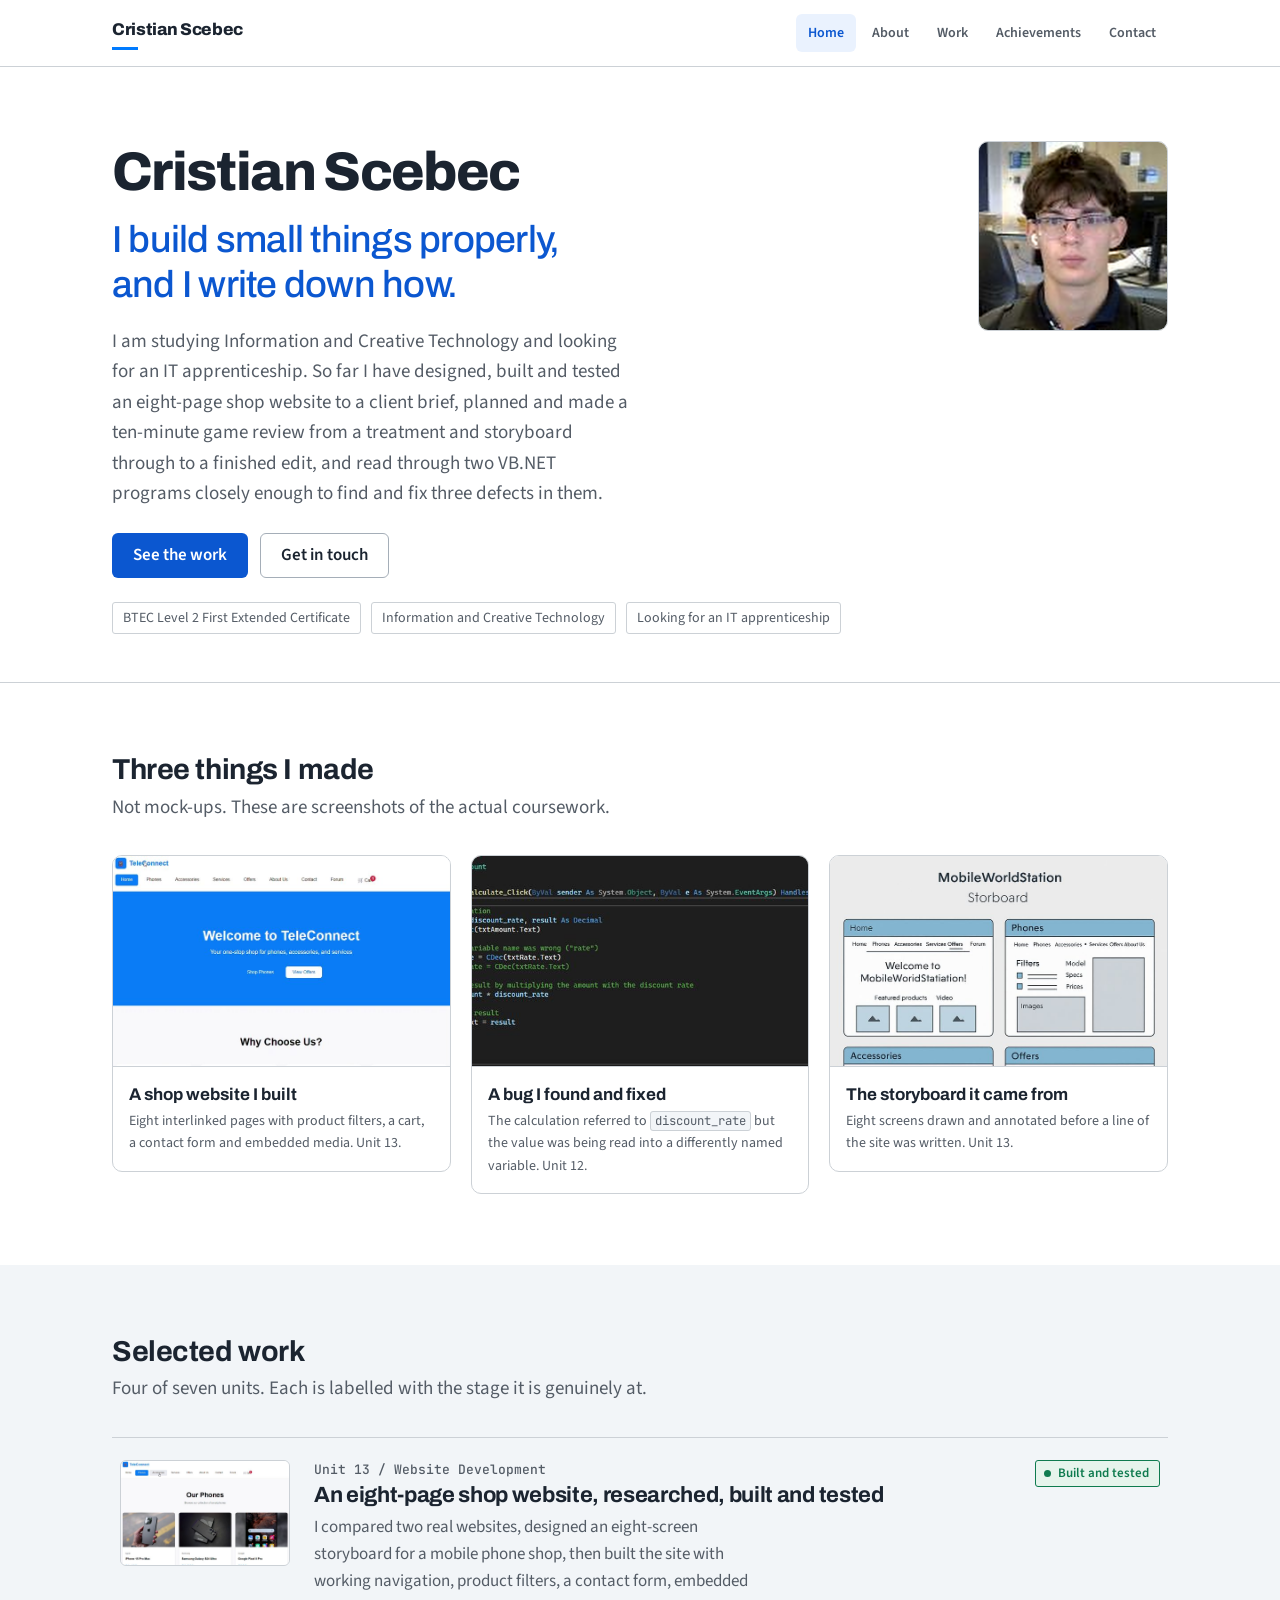
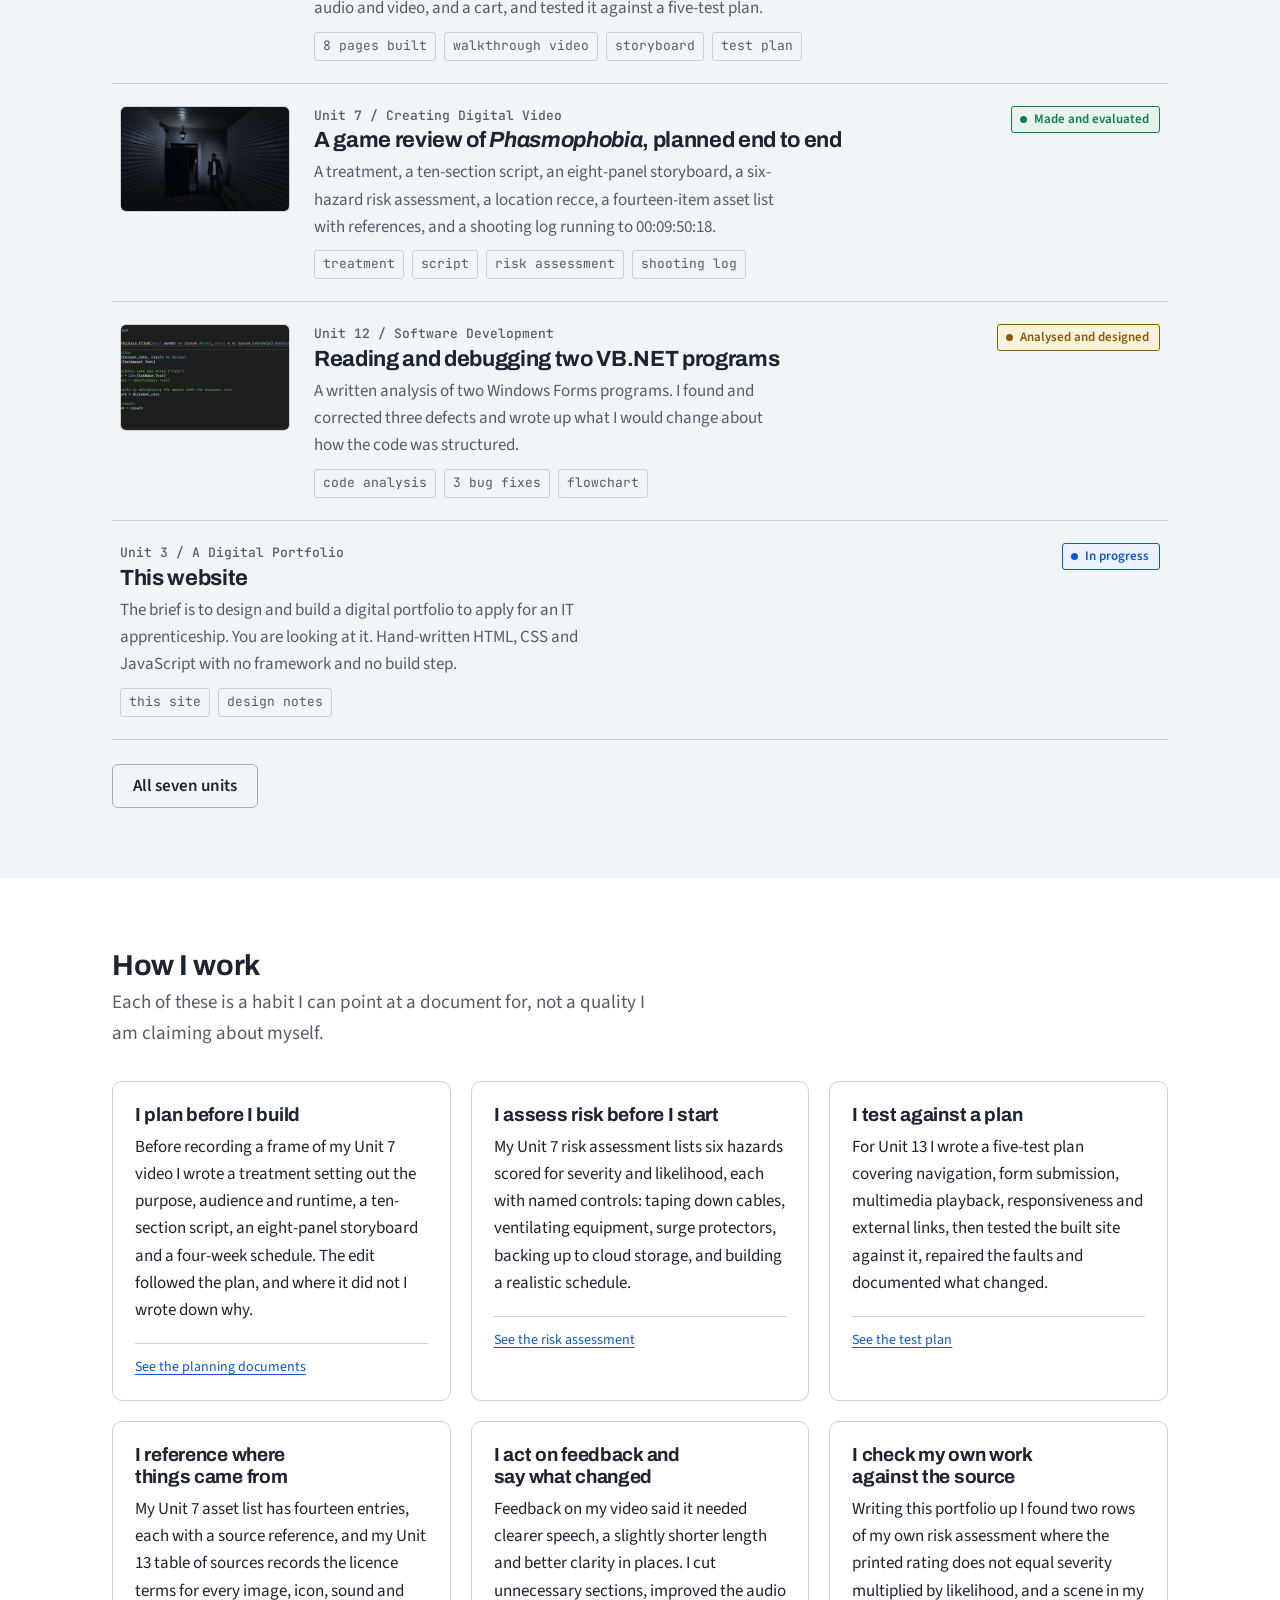
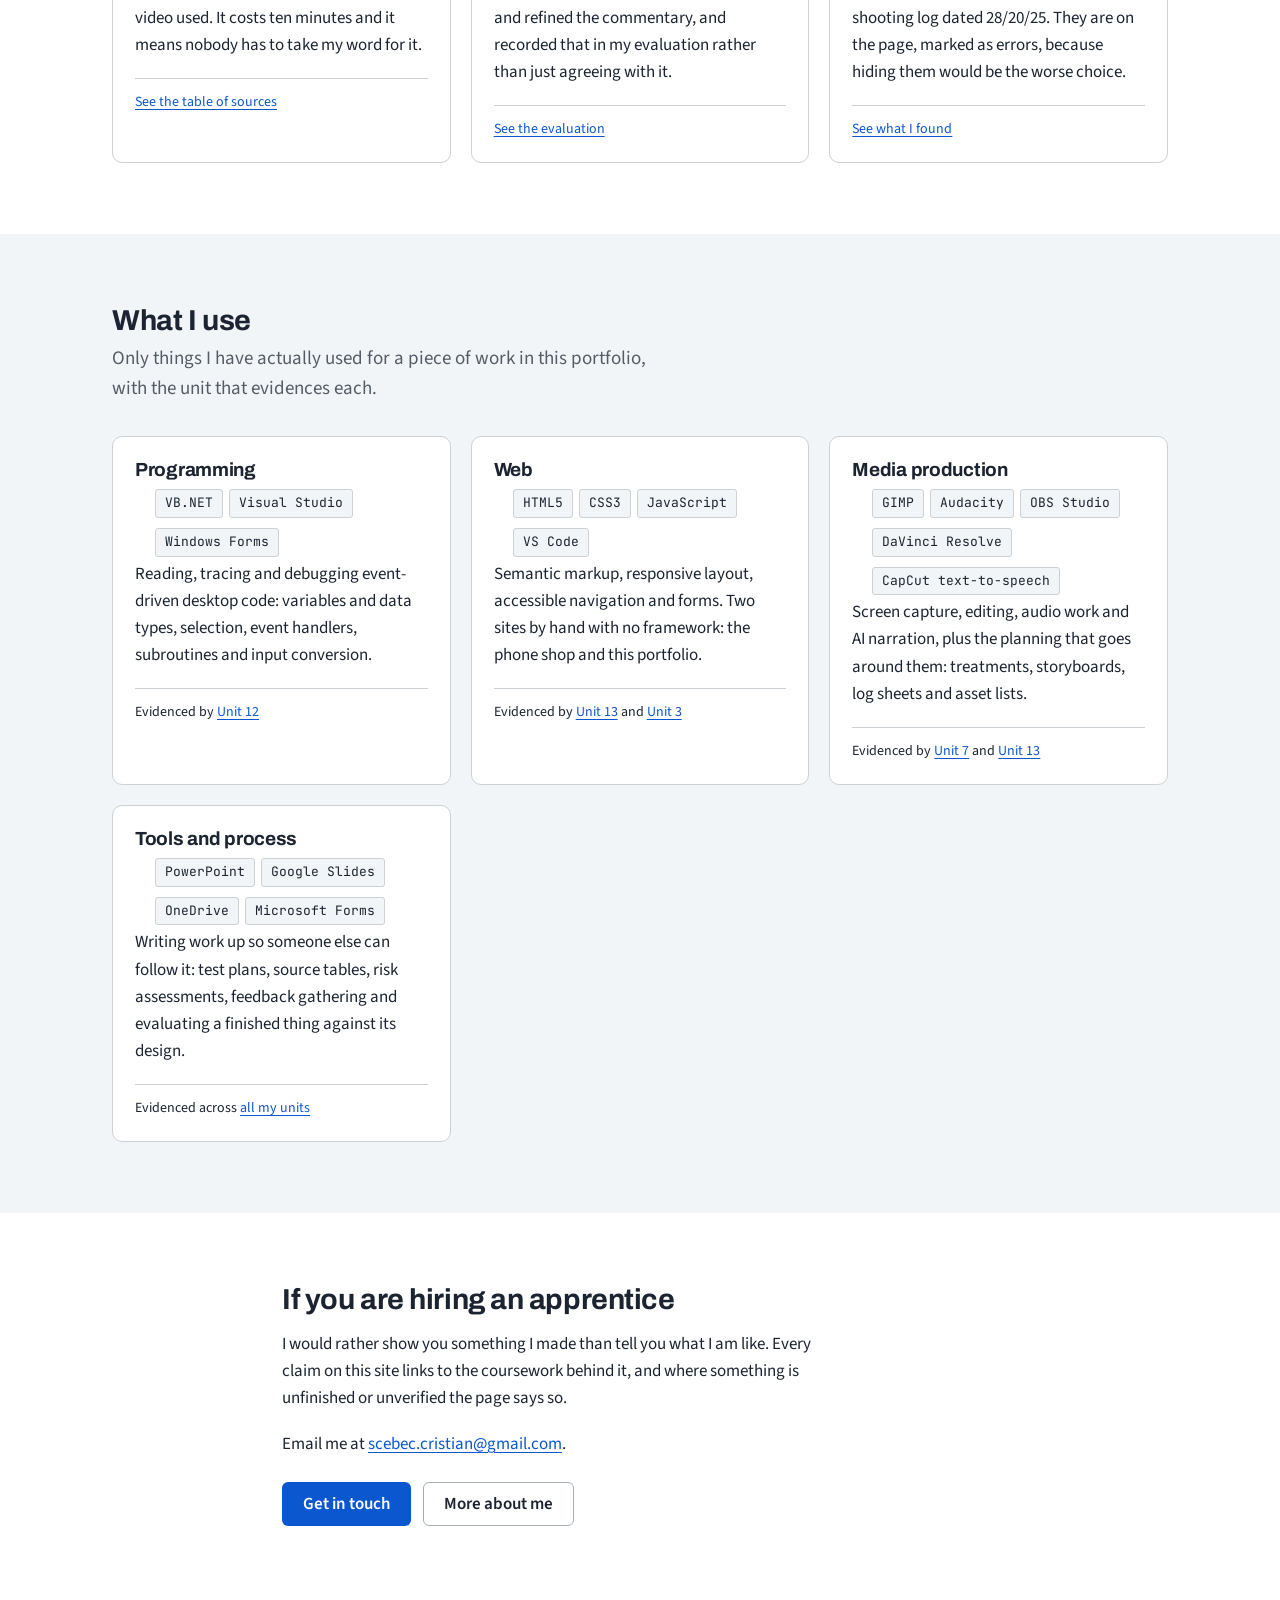
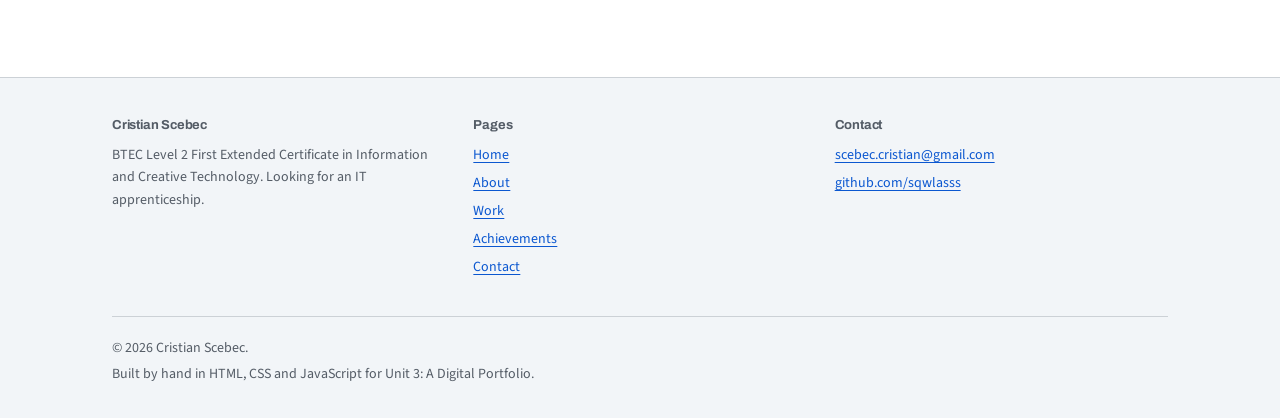
==== index.html @ 00ca6e5d "Digital portfolio: 7-unit BTEC ICT coursework portfolio (Unit 3)" ====
<!DOCTYPE html>
<html lang="en">
<head>
<meta charset="UTF-8">
<meta name="viewport" content="width=device-width, initial-scale=1.0">
<title>Cristian Scebec | Digital Portfolio</title>
<meta name="description" content="I build and document small web and software projects. BTEC Information and Creative Technology student looking for an IT apprenticeship.">
<meta name="author" content="Cristian Scebec">

<meta property="og:type" content="website">
<meta property="og:title" content="Cristian Scebec | Digital Portfolio">
<meta property="og:description" content="I build and document small web and software projects. BTEC Information and Creative Technology student looking for an IT apprenticeship.">
<meta property="og:image" content="assets/images/u13-site-home.jpg">
<meta name="twitter:card" content="summary_large_image">

<link rel="icon" href="assets/images/favicon-32.png" sizes="32x32">
<link rel="apple-touch-icon" href="assets/images/favicon-180.png">

<link rel="preconnect" href="https://fonts.googleapis.com">
<link rel="preconnect" href="https://fonts.gstatic.com" crossorigin>
<link href="https://fonts.googleapis.com/css2?family=Archivo:wght@500;600;700;800&family=Source+Sans+3:wght@400;600&family=JetBrains+Mono:wght@400;500&display=swap" rel="stylesheet">

<link rel="stylesheet" href="assets/css/style.css">
</head>
<body>
<a class="skip-link" href="#main">Skip to main content</a>

<nav class="site-nav" aria-label="Main">
  <div class="shell site-nav__inner">
    <a class="brand" href="index.html">Cristian Scebec</a>

    <button class="nav-toggle" type="button" aria-expanded="false" aria-controls="primary-navigation">
      <span class="nav-toggle__bars" aria-hidden="true"></span>
      <span class="nav-toggle__label">Menu</span>
    </button>

    <ul class="nav-list" id="primary-navigation">
      <li><a href="index.html" aria-current="page">Home</a></li>
      <li><a href="about.html">About</a></li>
      <li><a href="projects.html">Work</a></li>
      <li><a href="achievements.html">Achievements</a></li>
      <li><a href="contact.html">Contact</a></li>
    </ul>
  </div>
</nav>

<main id="main">

<header class="hero">
  <div class="shell hero__inner">
    <div>
      <h1 class="hero__name">Cristian Scebec</h1>
      <p class="hero__lede">I build small things properly, and I write down how.</p>

      <div class="prose">
        <p class="hero__intro">I am studying Information and Creative Technology and looking
        for an IT apprenticeship. So far I have designed, built and tested an eight-page shop
        website to a client brief, planned and made a ten-minute game review from a treatment
        and storyboard through to a finished edit, and read through two VB.NET programs
        closely enough to find and fix three defects in them.</p>
      </div>

      <div class="btn-row">
        <a class="btn btn--primary" href="projects.html">See the work</a>
        <a class="btn btn--ghost" href="contact.html">Get in touch</a>
      </div>

      <ul class="hero__meta">
        <li>BTEC Level 2 First Extended Certificate</li>
        <li>Information and Creative Technology</li>
        <li>Looking for an IT apprenticeship</li>
      </ul>
    </div>

    <img class="hero__portrait" src="assets/photos/pfp-380.png"
         alt="Cristian Scebec" width="380" height="380">
  </div>
</header>

<section class="section">
  <div class="shell">
    <div class="section__head">
      <h2 class="section__title">Three things I made</h2>
      <p class="section__note">Not mock-ups. These are screenshots of the actual coursework.</p>
    </div>

    <ul class="proof-strip">
      <li>
        <figure class="proof">
          <img src="assets/images/u13-site-home-card.jpg"
               alt="The home page of the phone shop website I built, with a blue banner reading Welcome to TeleConnect and a row of four benefit cards below it"
               width="760" height="471" loading="lazy">
          <figcaption>
            <b>A shop website I built</b>
            Eight interlinked pages with product filters, a cart, a contact form and embedded
            media. Unit 13.
          </figcaption>
        </figure>
      </li>
      <li>
        <figure class="proof">
          <img src="assets/images/u12-frmdiscount-fix-card.jpg"
               alt="VB.NET code in Visual Studio showing my comment marking the original wrong variable name and the corrected line beneath it"
               width="760" height="300" loading="lazy">
          <figcaption>
            <b>A bug I found and fixed</b>
            The calculation referred to <code>discount_rate</code> but the value was being
            read into a differently named variable. Unit 12.
          </figcaption>
        </figure>
      </li>
      <li>
        <figure class="proof">
          <img src="assets/images/u13-storyboard-blue-card.jpg"
               alt="The top of my eight-screen storyboard, showing the Home and Phones screens drawn as labelled wireframes"
               width="760" height="471" loading="lazy">
          <figcaption>
            <b>The storyboard it came from</b>
            Eight screens drawn and annotated before a line of the site was written. Unit 13.
          </figcaption>
        </figure>
      </li>
    </ul>
  </div>
</section>

<section class="section section--sunken">
  <div class="shell">
    <div class="section__head">
      <h2 class="section__title">Selected work</h2>
      <p class="section__note">Four of seven units. Each is labelled with the stage it is
      genuinely at.</p>
    </div>

    <ul class="ledger">

      <li class="ledger__item">
        <a class="ledger__link" href="projects/unit-13.html">
          <img class="ledger__thumb" src="assets/images/u13-site-phones-card.jpg"
               alt="The product listing page of the site I built, showing phone cards with specification tables and prices"
               width="760" height="471" loading="lazy">
          <div>
            <span class="ledger__unit">Unit 13 / Website Development</span>
            <h3 class="ledger__title">An eight-page shop website, researched, built and tested</h3>
            <p class="ledger__desc">I compared two real websites, designed an eight-screen
            storyboard for a mobile phone shop, then built the site with working navigation,
            product filters, a contact form, embedded audio and video, and a cart, and tested
            it against a five-test plan.</p>
            <ul class="ledger__artefacts">
              <li>8 pages built</li>
              <li>walkthrough video</li>
              <li>storyboard</li>
              <li>test plan</li>
            </ul>
          </div>
          <p class="status status--built ledger__status">Built and tested</p>
        </a>
      </li>

      <li class="ledger__item">
        <a class="ledger__link" href="projects/unit-7.html">
          <img class="ledger__thumb" src="assets/images/u7-storyboard-house-card.jpg"
               alt="A still from Phasmophobia showing a dark house at night, used as a panel in my storyboard"
               width="760" height="428" loading="lazy">
          <div>
            <span class="ledger__unit">Unit 7 / Creating Digital Video</span>
            <h3 class="ledger__title">A game review of <em>Phasmophobia</em>, planned end to end</h3>
            <p class="ledger__desc">A treatment, a ten-section script, an eight-panel
            storyboard, a six-hazard risk assessment, a location recce, a fourteen-item asset
            list with references, and a shooting log running to 00:09:50:18.</p>
            <ul class="ledger__artefacts">
              <li>treatment</li>
              <li>script</li>
              <li>risk assessment</li>
              <li>shooting log</li>
            </ul>
          </div>
          <p class="status status--built ledger__status">Made and evaluated</p>
        </a>
      </li>

      <li class="ledger__item">
        <a class="ledger__link" href="projects/unit-12.html">
          <img class="ledger__thumb" src="assets/images/u12-frmdiscount-fix-card.jpg"
               alt="VB.NET source code in Visual Studio with my own comments marking a variable name I corrected"
               width="760" height="300" loading="lazy">
          <div>
            <span class="ledger__unit">Unit 12 / Software Development</span>
            <h3 class="ledger__title">Reading and debugging two VB.NET programs</h3>
            <p class="ledger__desc">A written analysis of two Windows Forms programs. I found
            and corrected three defects and wrote up what I would change about how the code
            was structured.</p>
            <ul class="ledger__artefacts">
              <li>code analysis</li>
              <li>3 bug fixes</li>
              <li>flowchart</li>
            </ul>
          </div>
          <p class="status status--designed ledger__status">Analysed and designed</p>
        </a>
      </li>

      <li class="ledger__item">
        <a class="ledger__link ledger__link--plain" href="projects/unit-3.html">
          <div>
            <span class="ledger__unit">Unit 3 / A Digital Portfolio</span>
            <h3 class="ledger__title">This website</h3>
            <p class="ledger__desc">The brief is to design and build a digital portfolio to
            apply for an IT apprenticeship. You are looking at it. Hand-written HTML, CSS and
            JavaScript with no framework and no build step.</p>
            <ul class="ledger__artefacts">
              <li>this site</li>
              <li>design notes</li>
            </ul>
          </div>
          <p class="status status--progress ledger__status">In progress</p>
        </a>
      </li>

    </ul>

    <div class="btn-row">
      <a class="btn btn--ghost" href="projects.html">All seven units</a>
    </div>
  </div>
</section>

<section class="section">
  <div class="shell">
    <div class="section__head">
      <h2 class="section__title">How I work</h2>
      <p class="section__note">Each of these is a habit I can point at a document for, not a
      quality I am claiming about myself.</p>
    </div>

    <ul class="card-grid card-grid--wide">

      <li class="card">
        <h3 class="card__title">I plan before I build</h3>
        <p>Before recording a frame of my Unit 7 video I wrote a treatment setting out the
        purpose, audience and runtime, a ten-section script, an eight-panel storyboard and a
        four-week schedule. The edit followed the plan, and where it did not I wrote down
        why.</p>
        <p class="skill-group__proof"><a href="projects/unit-7.html">See the planning
        documents</a></p>
      </li>

      <li class="card">
        <h3 class="card__title">I assess risk before I start</h3>
        <p>My Unit 7 risk assessment lists six hazards scored for severity and likelihood,
        each with named controls: taping down cables, ventilating equipment, surge
        protectors, backing up to cloud storage, and building a realistic schedule.</p>
        <p class="skill-group__proof"><a href="projects/unit-7.html">See the risk
        assessment</a></p>
      </li>

      <li class="card">
        <h3 class="card__title">I test against a plan</h3>
        <p>For Unit 13 I wrote a five-test plan covering navigation, form submission,
        multimedia playback, responsiveness and external links, then tested the built site
        against it, repaired the faults and documented what changed.</p>
        <p class="skill-group__proof"><a href="projects/unit-13.html">See the test plan</a></p>
      </li>

      <li class="card">
        <h3 class="card__title">I reference where things came from</h3>
        <p>My Unit 7 asset list has fourteen entries, each with a source reference, and my
        Unit 13 table of sources records the licence terms for every image, icon, sound and
        video used. It costs ten minutes and it means nobody has to take my word for it.</p>
        <p class="skill-group__proof"><a href="projects/unit-13.html">See the table of
        sources</a></p>
      </li>

      <li class="card">
        <h3 class="card__title">I act on feedback and say what changed</h3>
        <p>Feedback on my video said it needed clearer speech, a slightly shorter length and
        better clarity in places. I cut unnecessary sections, improved the audio and refined
        the commentary, and recorded that in my evaluation rather than just agreeing with
        it.</p>
        <p class="skill-group__proof"><a href="projects/unit-7.html">See the evaluation</a></p>
      </li>

      <li class="card">
        <h3 class="card__title">I check my own work against the source</h3>
        <p>Writing this portfolio up I found two rows of my own risk assessment where the
        printed rating does not equal severity multiplied by likelihood, and a scene in my
        shooting log dated 28/20/25. They are on the page, marked as errors, because hiding
        them would be the worse choice.</p>
        <p class="skill-group__proof"><a href="projects/unit-7.html">See what I found</a></p>
      </li>

    </ul>
  </div>
</section>

<section class="section section--sunken">
  <div class="shell">
    <div class="section__head">
      <h2 class="section__title">What I use</h2>
      <p class="section__note">Only things I have actually used for a piece of work in this
      portfolio, with the unit that evidences each.</p>
    </div>

    <ul class="card-grid">

      <li class="card">
        <h3 class="card__title">Programming</h3>
        <ul class="tag-list">
          <li class="tag">VB.NET</li>
          <li class="tag">Visual Studio</li>
          <li class="tag">Windows Forms</li>
        </ul>
        <p>Reading, tracing and debugging event-driven desktop code: variables and data
        types, selection, event handlers, subroutines and input conversion.</p>
        <p class="skill-group__proof">Evidenced by <a href="projects/unit-12.html">Unit 12</a></p>
      </li>

      <li class="card">
        <h3 class="card__title">Web</h3>
        <ul class="tag-list">
          <li class="tag">HTML5</li>
          <li class="tag">CSS3</li>
          <li class="tag">JavaScript</li>
          <li class="tag">VS Code</li>
        </ul>
        <p>Semantic markup, responsive layout, accessible navigation and forms. Two sites by
        hand with no framework: the phone shop and this portfolio.</p>
        <p class="skill-group__proof">Evidenced by <a href="projects/unit-13.html">Unit 13</a>
        and <a href="projects/unit-3.html">Unit 3</a></p>
      </li>

      <li class="card">
        <h3 class="card__title">Media production</h3>
        <ul class="tag-list">
          <li class="tag">GIMP</li>
          <li class="tag">Audacity</li>
          <li class="tag">OBS Studio</li>
          <li class="tag">DaVinci Resolve</li>
          <li class="tag">CapCut text-to-speech</li>
        </ul>
        <p>Screen capture, editing, audio work and AI narration, plus the planning that goes
        around them: treatments, storyboards, log sheets and asset lists.</p>
        <p class="skill-group__proof">Evidenced by <a href="projects/unit-7.html">Unit 7</a>
        and <a href="projects/unit-13.html">Unit 13</a></p>
      </li>

      <li class="card">
        <h3 class="card__title">Tools and process</h3>
        <ul class="tag-list">
          <li class="tag">PowerPoint</li>
          <li class="tag">Google Slides</li>
          <li class="tag">OneDrive</li>
          <li class="tag">Microsoft Forms</li>
        </ul>
        <p>Writing work up so someone else can follow it: test plans, source tables, risk
        assessments, feedback gathering and evaluating a finished thing against its design.</p>
        <p class="skill-group__proof">Evidenced across <a href="projects.html">all my units</a></p>
      </li>

    </ul>
  </div>
</section>

<section class="section">
  <div class="shell shell--narrow">
    <div class="prose">
      <h2>If you are hiring an apprentice</h2>
      <p>I would rather show you something I made than tell you what I am like. Every claim on
      this site links to the coursework behind it, and where something is unfinished or
      unverified the page says so.</p>
      <p>Email me at
      <a href="mailto:scebec.cristian@gmail.com">scebec.cristian@gmail.com</a>.</p>
    </div>
    <div class="btn-row">
      <a class="btn btn--primary" href="contact.html">Get in touch</a>
      <a class="btn btn--ghost" href="about.html">More about me</a>
    </div>
  </div>
</section>

</main>

<footer class="site-footer">
  <div class="shell">
    <div class="site-footer__grid">
      <div>
        <h2>Cristian Scebec</h2>
        <p>BTEC Level 2 First Extended Certificate in Information and Creative Technology. Looking for an IT apprenticeship.</p>
      </div>
      <div>
        <h2>Pages</h2>
        <ul>
          <li><a href="index.html">Home</a></li>
          <li><a href="about.html">About</a></li>
          <li><a href="projects.html">Work</a></li>
          <li><a href="achievements.html">Achievements</a></li>
          <li><a href="contact.html">Contact</a></li>
        </ul>
      </div>
      <div>
        <h2>Contact</h2>
        <ul>
          <li><a href="mailto:scebec.cristian@gmail.com">scebec.cristian@gmail.com</a></li>
          <li><a href="https://github.com/sqwlasss" rel="noopener noreferrer" target="_blank">github.com/sqwlasss</a></li>
        </ul>
      </div>
    </div>
    <div class="site-footer__base">
      <p>&copy; 2026 Cristian Scebec.</p>
      <p>Built by hand in HTML, CSS and JavaScript for Unit 3: A Digital Portfolio.</p>
    </div>
  </div>
</footer>

<script src="assets/js/main.js"></script>
</body>
</html>
---- assets/css/style.css ----
/* ==========================================================================
   Cristian Scebec - Digital Portfolio
   Unit 3: A Digital Portfolio (Pearson BTEC First in Information and
   Creative Technology)

   One stylesheet for the whole site. No page carries its own <style> block
   and no element carries a presentational style="" attribute.

   Colour
   ------
   The three brand colours are the ones I specified and justified in my own
   Unit 13 website design: #007BFF, #FFFFFF and #CCD1D6. #007BFF only reaches
   3.98:1 on white, which fails WCAG AA for body-size text, so it is used for
   identity, large display type and non-text accents, and a darkened partner
   (#0B57D0, 6.4:1 on white) carries links, buttons and small text. #CCD1D6 is
   the structure colour: every rule and divider on the site.

   Type
   ----
   Archivo for headings, Source Sans 3 for reading, JetBrains Mono for things
   that are literally code - filenames, identifiers, timecodes, hex values.
   Each has a real fallback stack so the site still sets correctly offline.
   ========================================================================== */

/* --------------------------------------------------------------------------
   1. Design tokens
   -------------------------------------------------------------------------- */
:root {
    /* Brand */
    --brand: #007BFF;
    --brand-ink: #0B57D0;
    --brand-wash: #EAF2FE;

    /* Surfaces and ink */
    --paper: #FFFFFF;
    --sunken: #F2F5F8;
    --raised: #FFFFFF;
    --rule: #CCD1D6;
    --rule-strong: #A5AEB8;
    --ink: #1B2430;
    --ink-muted: #545C66;
    --ink-inverse: #FFFFFF;

    /* Status scale - the organising system of the whole site */
    --status-built: #0F7B4F;
    --status-built-wash: #E6F4EC;
    --status-designed: #8A5A00;
    --status-designed-wash: #FBF1DF;
    --status-studied: #545C66;
    --status-studied-wash: #EEF1F4;

    --danger: #B3261E;
    --danger-wash: #FCEEEC;

    /* Type */
    --font-display: 'Archivo', 'Helvetica Neue', Helvetica, Arial, sans-serif;
    --font-body: 'Source Sans 3', 'Segoe UI', system-ui, -apple-system, Arial, sans-serif;
    --font-mono: 'JetBrains Mono', ui-monospace, 'Cascadia Mono', Consolas, 'Courier New', monospace;

    --step--1: 0.875rem;
    --step-0: 1.0625rem;
    --step-1: 1.1875rem;
    --step-2: 1.375rem;
    --step-3: clamp(1.45rem, 1.3rem + 0.7vw, 1.8rem);
    --step-4: clamp(1.7rem, 1.45rem + 1.15vw, 2.35rem);
    --step-5: clamp(2.1rem, 1.6rem + 2.4vw, 3.4rem);

    /* Space and shape */
    --gutter: 24px;
    --measure: 68ch;
    --radius: 6px;
    --radius-lg: 10px;
    --shell: 1120px;
    --nav-h: 66px;

    --motion: 180ms cubic-bezier(0.2, 0, 0, 1);
    --focus: 0 0 0 2px var(--paper), 0 0 0 5px var(--brand-ink);
}

@media (min-width: 640px) {
    :root { --gutter: 32px; }
}

@media (prefers-color-scheme: dark) {
    :root:not([data-theme="light"]) {
        --brand: #4D9BFF;
        --brand-ink: #8FBEFF;
        --brand-wash: #14243A;

        --paper: #0E1217;
        --sunken: #141A21;
        --raised: #19202A;
        --rule: #2B333E;
        --rule-strong: #47525F;
        --ink: #E8EDF3;
        --ink-muted: #A3AEBC;
        --ink-inverse: #0E1217;

        --status-built: #4ECB8D;
        --status-built-wash: #11291F;
        --status-designed: #E0A94A;
        --status-designed-wash: #2B2113;
        --status-studied: #A3AEBC;
        --status-studied-wash: #1D232B;

        --danger: #F2837B;
        --danger-wash: #2B1614;

        --focus: 0 0 0 2px var(--paper), 0 0 0 5px var(--brand);
    }
}

/* --------------------------------------------------------------------------
   2. Reset and base
   -------------------------------------------------------------------------- */
*, *::before, *::after { box-sizing: border-box; }

html {
    -webkit-text-size-adjust: 100%;
    scroll-behavior: smooth;
    scroll-padding-top: calc(var(--nav-h) + 16px);
}

body {
    margin: 0;
    background: var(--paper);
    color: var(--ink);
    font-family: var(--font-body);
    font-size: var(--step-0);
    line-height: 1.6;
    -webkit-font-smoothing: antialiased;
}

h1, h2, h3, h4, h5, h6 {
    margin: 0 0 0.5em;
    font-family: var(--font-display);
    font-weight: 700;
    line-height: 1.15;
    letter-spacing: -0.015em;
    color: var(--ink);
    text-wrap: balance;
}

h1 { font-size: var(--step-4); }
h2 { font-size: var(--step-3); }
h3 { font-size: var(--step-2); }
h4 { font-size: var(--step-1); font-weight: 600; }

p, ul, ol, dl, table, figure, blockquote, pre { margin: 0 0 1.1em; }
p:last-child, ul:last-child, ol:last-child { margin-bottom: 0; }

a {
    color: var(--brand-ink);
    text-decoration-thickness: 1px;
    text-underline-offset: 3px;
}

a:hover { text-decoration-thickness: 2px; }

strong { font-weight: 600; }

code, kbd, samp, .mono {
    font-family: var(--font-mono);
    font-size: 0.875em;
    font-variant-ligatures: none;
}

code {
    padding: 0.1em 0.35em;
    border-radius: 3px;
    background: var(--sunken);
    border: 1px solid var(--rule);
}

img, video { max-width: 100%; height: auto; display: block; }

hr {
    height: 1px;
    margin: 2.5rem 0;
    border: 0;
    background: var(--rule);
}

:focus-visible {
    outline: none;
    box-shadow: var(--focus);
    border-radius: 3px;
}

::selection { background: var(--brand); color: #FFFFFF; }

/* --------------------------------------------------------------------------
   3. Layout primitives
   -------------------------------------------------------------------------- */
.shell {
    width: 100%;
    max-width: var(--shell);
    margin-inline: auto;
    padding-inline: var(--gutter);
}

.shell--narrow { max-width: 780px; }

.section { padding-block: clamp(2.75rem, 2rem + 3vw, 4.5rem); }
.section--tight { padding-block: clamp(2rem, 1.5rem + 2vw, 3rem); }
.section--sunken { background: var(--sunken); }
.section--ruled { border-top: 1px solid var(--rule); }

.section__head { margin-bottom: 2rem; max-width: var(--measure); }
.section__head > :last-child { margin-bottom: 0; }

.section__title { margin-bottom: 0.4rem; }

.section__note {
    color: var(--ink-muted);
    font-size: var(--step-1);
}

.prose { max-width: var(--measure); }
.prose > :last-child { margin-bottom: 0; }

.prose ul, .prose ol { padding-left: 1.3em; }
.prose li { margin-bottom: 0.4em; }
.prose li::marker { color: var(--rule-strong); }

.stack > * + * { margin-top: 1.1rem; }

.skip-link {
    position: absolute;
    left: var(--gutter);
    top: 8px;
    z-index: 200;
    padding: 10px 16px;
    border-radius: var(--radius);
    background: var(--brand-ink);
    color: #FFFFFF;
    font-weight: 600;
    text-decoration: none;
    transform: translateY(-160%);
    transition: transform var(--motion);
}

.skip-link:focus-visible {
    transform: translateY(0);
    box-shadow: 0 0 0 2px var(--paper), 0 0 0 5px var(--brand);
}

/* --------------------------------------------------------------------------
   4. Site navigation
   -------------------------------------------------------------------------- */
.site-nav {
    position: sticky;
    top: 0;
    z-index: 100;
    background: var(--paper);
    border-bottom: 1px solid var(--rule);
}

.site-nav.is-scrolled { box-shadow: 0 1px 12px rgba(27, 36, 48, 0.09); }

.site-nav__inner {
    display: flex;
    align-items: center;
    justify-content: space-between;
    gap: 16px;
    min-height: var(--nav-h);
}

.brand {
    font-family: var(--font-display);
    font-weight: 800;
    font-size: 1.0625rem;
    letter-spacing: -0.02em;
    color: var(--ink);
    text-decoration: none;
    white-space: nowrap;
}

.brand::after {
    content: "";
    display: block;
    width: 26px;
    height: 3px;
    margin-top: 3px;
    background: var(--brand);
}

.nav-list {
    display: flex;
    align-items: center;
    gap: 4px;
    margin: 0;
    padding: 0;
    list-style: none;
}

.nav-list a {
    display: block;
    padding: 8px 12px;
    border-radius: var(--radius);
    color: var(--ink-muted);
    font-size: var(--step--1);
    font-weight: 600;
    text-decoration: none;
}

.nav-list a:hover { color: var(--ink); background: var(--sunken); }

.nav-list a[aria-current="page"] {
    color: var(--brand-ink);
    background: var(--brand-wash);
}

.nav-toggle {
    display: none;
    align-items: center;
    gap: 8px;
    padding: 8px 12px;
    border: 1px solid var(--rule);
    border-radius: var(--radius);
    background: var(--paper);
    color: var(--ink);
    font: inherit;
    font-size: var(--step--1);
    font-weight: 600;
    cursor: pointer;
}

.nav-toggle__bars {
    display: block;
    position: relative;
    width: 16px;
    height: 2px;
    background: currentColor;
}

.nav-toggle__label { line-height: 1; }

.nav-toggle__bars::before,
.nav-toggle__bars::after {
    content: "";
    position: absolute;
    left: 0;
    width: 16px;
    height: 2px;
    background: currentColor;
    transition: transform var(--motion), opacity var(--motion);
}

.nav-toggle__bars::before { top: -5px; }
.nav-toggle__bars::after { top: 5px; }

.nav-toggle[aria-expanded="true"] .nav-toggle__bars { background: transparent; }
.nav-toggle[aria-expanded="true"] .nav-toggle__bars::before { transform: translateY(5px) rotate(45deg); }
.nav-toggle[aria-expanded="true"] .nav-toggle__bars::after { transform: translateY(-5px) rotate(-45deg); }

@media (max-width: 720px) {
    .nav-toggle { display: inline-flex; }

    .nav-list {
        display: none;
        position: absolute;
        left: 0;
        right: 0;
        top: 100%;
        flex-direction: column;
        align-items: stretch;
        gap: 0;
        padding: 8px var(--gutter) 16px;
        background: var(--paper);
        border-bottom: 1px solid var(--rule);
        box-shadow: 0 8px 24px rgba(27, 36, 48, 0.12);
    }

    .nav-list.is-open { display: flex; }
    .nav-list a { padding: 12px 8px; font-size: var(--step-0); }
}

/* --------------------------------------------------------------------------
   5. Buttons
   -------------------------------------------------------------------------- */
.btn {
    display: inline-flex;
    align-items: center;
    justify-content: center;
    gap: 8px;
    padding: 11px 20px;
    border: 1px solid transparent;
    border-radius: var(--radius);
    font-family: var(--font-body);
    font-size: var(--step-0);
    font-weight: 600;
    line-height: 1.2;
    text-align: center;
    text-decoration: none;
    cursor: pointer;
    transition: background-color var(--motion), border-color var(--motion), color var(--motion);
}

.btn--primary {
    background: var(--brand-ink);
    color: #FFFFFF;
}

.btn--primary:hover { background: #094aae; color: #FFFFFF; }

.btn--ghost {
    background: transparent;
    border-color: var(--rule-strong);
    color: var(--ink);
}

.btn--ghost:hover { background: var(--sunken); border-color: var(--ink-muted); }

.btn--small { padding: 7px 14px; font-size: var(--step--1); }

.btn-row {
    display: flex;
    flex-wrap: wrap;
    gap: 12px;
    margin-top: 1.5rem;
}

@media (prefers-color-scheme: dark) {
    :root:not([data-theme="light"]) .btn--primary { background: var(--brand); color: #07101D; }
    :root:not([data-theme="light"]) .btn--primary:hover { background: #7FB5FF; color: #07101D; }
}

/* --------------------------------------------------------------------------
   6. Status system
   The three states every piece of work on this site is labelled with.
   -------------------------------------------------------------------------- */
.status {
    display: inline-flex;
    align-items: center;
    gap: 7px;
    padding: 4px 10px 4px 8px;
    border: 1px solid currentColor;
    border-radius: 3px;
    font-size: 0.8125rem;
    font-weight: 600;
    line-height: 1.3;
    white-space: nowrap;
}

.status::before {
    content: "";
    width: 7px;
    height: 7px;
    border-radius: 50%;
    background: currentColor;
    flex: none;
}

.status--built { color: var(--status-built); background: var(--status-built-wash); }
.status--designed { color: var(--status-designed); background: var(--status-designed-wash); }
.status--progress { color: var(--brand-ink); background: var(--brand-wash); }
.status--studied { color: var(--status-studied); background: var(--status-studied-wash); }

.status-key {
    display: grid;
    grid-template-columns: repeat(auto-fit, minmax(min(270px, 100%), 1fr));
    gap: 12px 26px;
    margin: 0;
    padding: 0;
    list-style: none;
    font-size: var(--step--1);
    color: var(--ink-muted);
}

.status-key li {
    display: flex;
    align-items: baseline;
    gap: 9px;
}

/* One per row before the chip and its explanation start fighting for width. */
@media (max-width: 560px) {
    .status-key { grid-template-columns: 1fr; }
}

/* --------------------------------------------------------------------------
   7. Home page
   -------------------------------------------------------------------------- */
.hero {
    padding-block: clamp(2.5rem, 1.8rem + 3.5vw, 5rem) clamp(2rem, 1.5rem + 2vw, 3rem);
    border-bottom: 1px solid var(--rule);
}

.hero__inner {
    display: grid;
    grid-template-columns: minmax(0, 1fr) auto;
    gap: clamp(24px, 5vw, 64px);
    align-items: start;
}

/* The source portrait is only 129x130. It is served here at 380px so a 2x
   screen gets a real pixel per pixel rather than a browser upscale, and it is
   never displayed above 190px, where the interpolation starts to show. */
.hero__portrait {
    width: 190px;
    height: 190px;
    object-fit: cover;
    border: 1px solid var(--rule);
    border-radius: var(--radius-lg);
    background: var(--sunken);
}

@media (max-width: 820px) {
    .hero__inner { grid-template-columns: 1fr; gap: 20px; }

    .hero__portrait {
        order: -1;
        width: 112px;
        height: 112px;
    }
}

.hero__name {
    font-size: var(--step-5);
    font-weight: 800;
    letter-spacing: -0.03em;
    margin-bottom: 0.25em;
}

.hero__lede {
    max-width: 24ch;
    margin: 0 0 1.25rem;
    font-family: var(--font-display);
    font-size: var(--step-4);
    font-weight: 500;
    line-height: 1.2;
    letter-spacing: -0.02em;
    color: var(--brand-ink);
    text-wrap: balance;
}

.hero__intro {
    max-width: 58ch;
    font-size: var(--step-1);
    color: var(--ink-muted);
}

.hero__meta {
    display: flex;
    flex-wrap: wrap;
    gap: 8px 10px;
    margin-top: 1.5rem;
    padding: 0;
    list-style: none;
    font-size: var(--step--1);
    color: var(--ink-muted);
}

.hero__meta li {
    padding: 4px 10px;
    border: 1px solid var(--rule);
    border-radius: 3px;
}

.proof-strip {
    display: grid;
    grid-template-columns: repeat(auto-fit, minmax(min(230px, 100%), 1fr));
    gap: 20px;
    margin: 0;
    padding: 0;
    list-style: none;
}

.proof {
    margin: 0;
    border: 1px solid var(--rule);
    border-radius: var(--radius-lg);
    background: var(--raised);
    overflow: hidden;
}

.proof img {
    width: 100%;
    aspect-ratio: 16 / 10;
    object-fit: cover;
    object-position: top center;
    border-bottom: 1px solid var(--rule);
    background: var(--sunken);
}

.proof figcaption {
    padding: 14px 16px 16px;
    font-size: var(--step--1);
    color: var(--ink-muted);
}

.proof figcaption b {
    display: block;
    margin-bottom: 2px;
    font-family: var(--font-display);
    font-size: var(--step-0);
    font-weight: 700;
    color: var(--ink);
}

/* --------------------------------------------------------------------------
   8. The work ledger
   Projects are a list of evidence, not a grid of identical cards.
   -------------------------------------------------------------------------- */
.ledger {
    margin: 0;
    padding: 0;
    list-style: none;
    border-top: 1px solid var(--rule);
}

.ledger__item { border-bottom: 1px solid var(--rule); }

.ledger__link {
    display: grid;
    grid-template-columns: 170px 1fr auto;
    gap: 0 24px;
    align-items: start;
    padding: 22px 8px;
    color: inherit;
    text-decoration: none;
    transition: background-color var(--motion);
}

.ledger__link:hover { background: var(--sunken); }

/* Rows for units with no submitted work carry no thumbnail. */
.ledger__link--plain { grid-template-columns: 1fr auto; }

.ledger__thumb {
    width: 100%;
    aspect-ratio: 16 / 10;
    object-fit: cover;
    object-position: top center;
    border: 1px solid var(--rule);
    border-radius: var(--radius);
    background: var(--sunken);
}

.ledger__unit {
    display: block;
    margin-bottom: 2px;
    font-family: var(--font-mono);
    font-size: 0.8125rem;
    font-weight: 500;
    color: var(--ink-muted);
}

.ledger__title {
    margin: 0 0 0.35rem;
    font-size: var(--step-2);
}

.ledger__link:hover .ledger__title { color: var(--brand-ink); }

.ledger__desc {
    max-width: 58ch;
    margin: 0 0 0.6rem;
    color: var(--ink-muted);
}

.ledger__artefacts {
    display: flex;
    flex-wrap: wrap;
    gap: 6px 8px;
    margin: 0;
    padding: 0;
    list-style: none;
    font-size: 0.8125rem;
    color: var(--ink-muted);
}

.ledger__artefacts li {
    padding: 3px 8px;
    border: 1px solid var(--rule);
    border-radius: 3px;
    font-family: var(--font-mono);
}

.ledger__status { justify-self: end; }

.ledger__item.is-hidden { display: none; }

@media (max-width: 860px) {
    .ledger__link {
        grid-template-columns: 120px 1fr;
        gap: 0 18px;
    }
    .ledger__status { grid-column: 2; justify-self: start; margin-top: 12px; }

    .ledger__link--plain { grid-template-columns: 1fr; }
    .ledger__link--plain .ledger__status { grid-column: 1; }
}

@media (max-width: 520px) {
    .ledger__link { grid-template-columns: 1fr; gap: 14px; }
    .ledger__thumb { max-width: 260px; }
    .ledger__status { grid-column: 1; margin-top: 0; }
}

/* Filters */
.filters {
    display: flex;
    flex-wrap: wrap;
    gap: 8px;
    margin-bottom: 1.75rem;
}

.filter-btn {
    padding: 7px 14px;
    border: 1px solid var(--rule-strong);
    border-radius: 3px;
    background: var(--paper);
    color: var(--ink);
    font: inherit;
    font-size: var(--step--1);
    font-weight: 600;
    cursor: pointer;
    transition: background-color var(--motion), color var(--motion), border-color var(--motion);
}

.filter-btn:hover { background: var(--sunken); }

.filter-btn[aria-pressed="true"] {
    background: var(--brand-ink);
    border-color: var(--brand-ink);
    color: #FFFFFF;
}

@media (prefers-color-scheme: dark) {
    :root:not([data-theme="light"]) .filter-btn[aria-pressed="true"] {
        background: var(--brand);
        border-color: var(--brand);
        color: #07101D;
    }
}

.filter-count {
    margin-bottom: 1.25rem;
    font-size: var(--step--1);
    color: var(--ink-muted);
}

/* --------------------------------------------------------------------------
   9. Cards and grids
   -------------------------------------------------------------------------- */
.card-grid {
    display: grid;
    grid-template-columns: repeat(auto-fit, minmax(min(255px, 100%), 1fr));
    gap: 20px;
    margin: 0;
    padding: 0;
    list-style: none;
}

.card-grid--wide { grid-template-columns: repeat(auto-fit, minmax(min(320px, 100%), 1fr)); }

.card {
    padding: 22px;
    border: 1px solid var(--rule);
    border-radius: var(--radius-lg);
    background: var(--raised);
}

.card > :last-child { margin-bottom: 0; }

.card__title {
    margin-bottom: 0.5rem;
    font-size: var(--step-1);
}

.card__meta {
    margin-bottom: 0.75rem;
    font-family: var(--font-mono);
    font-size: 0.8125rem;
    color: var(--ink-muted);
}

.card ul {
    margin: 0;
    padding-left: 1.15em;
    color: var(--ink-muted);
}

.card li { margin-bottom: 0.3em; }
.card li::marker { color: var(--rule-strong); }

/* Skill groups tie every claim to the unit that evidences it */
.skill-group__proof {
    margin-top: 0.9rem;
    padding-top: 0.75rem;
    border-top: 1px solid var(--rule);
    font-size: var(--step--1);
}

.tag-list {
    display: flex;
    flex-wrap: wrap;
    gap: 6px;
    margin: 0 0 0.9rem;
    padding: 0;
    list-style: none;
}

.tag {
    padding: 3px 9px;
    border: 1px solid var(--rule);
    border-radius: 3px;
    background: var(--sunken);
    font-family: var(--font-mono);
    font-size: 0.8125rem;
    color: var(--ink);
}

/* --------------------------------------------------------------------------
   10. Unit (project detail) pages
   -------------------------------------------------------------------------- */
.unit-header {
    padding-block: clamp(2rem, 1.5rem + 2.5vw, 3.25rem);
    border-bottom: 1px solid var(--rule);
    background: var(--sunken);
}

.breadcrumb {
    margin-bottom: 1.25rem;
    font-size: var(--step--1);
    color: var(--ink-muted);
}

.breadcrumb a { font-weight: 600; }

.unit-header__unit {
    display: block;
    margin-bottom: 0.3rem;
    font-family: var(--font-mono);
    font-size: var(--step--1);
    font-weight: 500;
    color: var(--ink-muted);
}

.unit-header h1 { margin-bottom: 0.4rem; }

.unit-header__sub {
    max-width: 60ch;
    margin-bottom: 1.25rem;
    font-size: var(--step-1);
    color: var(--ink-muted);
}

/* The evidence rail: the header block of a technical report */
.unit-layout {
    display: grid;
    grid-template-columns: minmax(0, 1fr) 280px;
    gap: clamp(28px, 4vw, 56px);
    align-items: start;
}

.unit-rail {
    position: sticky;
    top: calc(var(--nav-h) + 20px);
    padding: 20px;
    border: 1px solid var(--rule);
    border-radius: var(--radius-lg);
    background: var(--sunken);
    font-size: var(--step--1);
}

.unit-rail h2 {
    margin-bottom: 0.9rem;
    font-size: var(--step-0);
    text-transform: none;
}

.meta-list { margin: 0; }

.meta-list dt {
    margin-top: 0.75rem;
    font-weight: 600;
    font-size: 0.8125rem;
    color: var(--ink-muted);
}

.meta-list dt:first-child { margin-top: 0; }

.meta-list dd {
    margin: 2px 0 0;
    color: var(--ink);
}

@media (max-width: 900px) {
    .unit-layout { grid-template-columns: 1fr; }
    .unit-rail { position: static; }
}

.unit-section { margin-bottom: clamp(2.25rem, 1.8rem + 2vw, 3.25rem); }
.unit-section:last-child { margin-bottom: 0; }

.unit-section > h2 {
    margin-bottom: 1rem;
    padding-bottom: 0.5rem;
    border-bottom: 2px solid var(--rule);
}

.unit-section h3 { margin-top: 1.75rem; }
.unit-section > h3:first-of-type { margin-top: 0; }

/* --------------------------------------------------------------------------
   11. Evidence tables
   The risk matrix, the shooting log, the test plan and the source tables are
   the most distinctive things in this portfolio, so they are set properly.
   -------------------------------------------------------------------------- */
.table-scroll {
    overflow-x: auto;
    margin-bottom: 1.4rem;
    border: 1px solid var(--rule);
    border-radius: var(--radius);
    -webkit-overflow-scrolling: touch;
}

.evidence-table {
    width: 100%;
    margin: 0;
    border-collapse: collapse;
    font-size: var(--step--1);
    line-height: 1.45;
}

.evidence-table caption {
    padding: 12px 14px;
    border-bottom: 1px solid var(--rule);
    background: var(--sunken);
    color: var(--ink-muted);
    text-align: left;
    font-size: 0.8125rem;
}

.evidence-table th,
.evidence-table td {
    padding: 10px 14px;
    border-bottom: 1px solid var(--rule);
    text-align: left;
    vertical-align: top;
}

.evidence-table thead th {
    background: var(--sunken);
    font-family: var(--font-display);
    font-weight: 700;
    font-size: 0.8125rem;
    white-space: nowrap;
}

.evidence-table tbody tr:last-child th,
.evidence-table tbody tr:last-child td { border-bottom: 0; }

.evidence-table tbody th {
    font-weight: 600;
    white-space: nowrap;
}

.evidence-table .num {
    font-family: var(--font-mono);
    white-space: nowrap;
}

.evidence-table .file {
    font-family: var(--font-mono);
    font-size: 0.78rem;
    color: var(--ink-muted);
    word-break: break-word;
}

/* Risk rating scale - colour carries the same information as the number */
.risk {
    display: inline-block;
    min-width: 2.1em;
    padding: 2px 7px;
    border: 1px solid currentColor;
    border-radius: 3px;
    font-family: var(--font-mono);
    font-weight: 600;
    text-align: center;
}

.risk--low { color: var(--status-built); background: var(--status-built-wash); }
.risk--mid { color: var(--status-designed); background: var(--status-designed-wash); }
.risk--high { color: var(--danger); background: var(--danger-wash); }

/* --------------------------------------------------------------------------
   12. Quotes, callouts and figures
   -------------------------------------------------------------------------- */
.quote {
    margin: 0 0 1.25rem;
    padding: 4px 0 4px 20px;
    border-left: 3px solid var(--brand);
    max-width: var(--measure);
}

.quote p {
    font-size: var(--step-1);
    line-height: 1.55;
}

.quote__source {
    display: block;
    margin-top: 0.6rem;
    font-size: var(--step--1);
    font-style: normal;
    color: var(--ink-muted);
}

.callout {
    margin: 0 0 1.4rem;
    padding: 16px 18px;
    border: 1px solid var(--rule);
    border-left: 3px solid var(--rule-strong);
    border-radius: var(--radius);
    background: var(--sunken);
    font-size: var(--step--1);
}

.callout > :last-child { margin-bottom: 0; }

.callout__title {
    margin-bottom: 0.4rem;
    font-family: var(--font-display);
    font-weight: 700;
    font-size: var(--step-0);
}

.callout--todo {
    border-color: var(--status-designed);
    border-left-color: var(--status-designed);
    background: var(--status-designed-wash);
}

.callout--todo .callout__title { color: var(--status-designed); }

.figure {
    margin: 0 0 1.5rem;
    border: 1px solid var(--rule);
    border-radius: var(--radius-lg);
    overflow: hidden;
    background: var(--raised);
}

.figure img, .figure video { width: 100%; background: var(--sunken); }

.figure figcaption {
    padding: 12px 16px;
    border-top: 1px solid var(--rule);
    font-size: var(--step--1);
    color: var(--ink-muted);
}

.gallery {
    display: grid;
    grid-template-columns: repeat(auto-fit, minmax(min(210px, 100%), 1fr));
    gap: 16px;
    margin: 0 0 1.5rem;
    padding: 0;
    list-style: none;
}

.gallery__btn {
    display: block;
    width: 100%;
    padding: 0;
    border: 1px solid var(--rule);
    border-radius: var(--radius);
    background: var(--sunken);
    cursor: zoom-in;
    overflow: hidden;
}

.gallery__btn img {
    width: 100%;
    aspect-ratio: 16 / 10;
    object-fit: cover;
    object-position: top center;
    transition: transform var(--motion);
}

.gallery__btn:hover img { transform: scale(1.03); }

.gallery__cap {
    display: block;
    padding: 9px 12px;
    border-top: 1px solid var(--rule);
    background: var(--raised);
    font-size: 0.8125rem;
    line-height: 1.35;
    color: var(--ink-muted);
    text-align: left;
}

/* Lightbox */
.lightbox {
    position: fixed;
    inset: 0;
    z-index: 300;
    display: none;
    align-items: center;
    justify-content: center;
    padding: clamp(16px, 4vw, 48px);
    background: rgba(12, 16, 22, 0.92);
}

.lightbox.is-open { display: flex; }

.lightbox__figure {
    margin: 0;
    max-width: 1100px;
    width: 100%;
}

.lightbox__img {
    width: 100%;
    max-height: 78vh;
    object-fit: contain;
    border-radius: var(--radius);
    background: #0C1016;
}

/* Before the first open the element has no src, so reserve no space for it. */
.lightbox__img:not([src]) { display: none; }

.lightbox__cap {
    margin-top: 12px;
    color: #E8EDF3;
    font-size: var(--step--1);
    text-align: center;
}

.lightbox__close {
    position: absolute;
    top: 16px;
    right: 16px;
    padding: 9px 15px;
    border: 1px solid rgba(255, 255, 255, 0.45);
    border-radius: var(--radius);
    background: rgba(255, 255, 255, 0.1);
    color: #FFFFFF;
    font: inherit;
    font-size: var(--step--1);
    font-weight: 600;
    cursor: pointer;
}

.lightbox__close:hover { background: rgba(255, 255, 255, 0.2); }

.lightbox__close:focus-visible {
    box-shadow: 0 0 0 2px #0C1016, 0 0 0 5px #FFFFFF;
}

body.is-locked { overflow: hidden; }

/* --------------------------------------------------------------------------
   13. Timeline
   -------------------------------------------------------------------------- */
.timeline {
    margin: 0;
    padding: 0 0 0 26px;
    list-style: none;
    border-left: 2px solid var(--rule);
}

.timeline li {
    position: relative;
    padding-bottom: 1.75rem;
}

.timeline li:last-child { padding-bottom: 0; }

.timeline li::before {
    content: "";
    position: absolute;
    left: -33px;
    top: 7px;
    width: 12px;
    height: 12px;
    border: 2px solid var(--paper);
    border-radius: 50%;
    background: var(--brand);
}

.timeline__when {
    display: block;
    margin-bottom: 2px;
    font-family: var(--font-mono);
    font-size: 0.8125rem;
    color: var(--ink-muted);
}

.timeline__what {
    margin-bottom: 0.3rem;
    font-size: var(--step-1);
}

/* --------------------------------------------------------------------------
   14. About page
   -------------------------------------------------------------------------- */
.about-grid {
    display: grid;
    grid-template-columns: 180px minmax(0, 1fr);
    gap: clamp(24px, 4vw, 48px);
    align-items: start;
}

.portrait {
    width: 100%;
    max-width: 180px;
    aspect-ratio: 1;
    object-fit: cover;
    border: 1px solid var(--rule);
    border-radius: var(--radius-lg);
    background: var(--sunken);
    image-rendering: auto;
}

@media (max-width: 720px) {
    .about-grid { grid-template-columns: 1fr; }
    .portrait { max-width: 132px; }
}

.fact-list {
    display: grid;
    grid-template-columns: repeat(auto-fit, minmax(min(210px, 100%), 1fr));
    gap: 18px 26px;
    margin: 0;
}

.fact-list dt {
    font-size: 0.8125rem;
    font-weight: 600;
    color: var(--ink-muted);
}

.fact-list dd {
    margin: 3px 0 0;
    font-size: var(--step-0);
}

/* --------------------------------------------------------------------------
   15. Contact page and form
   -------------------------------------------------------------------------- */
.contact-grid {
    display: grid;
    grid-template-columns: minmax(0, 1fr) minmax(0, 1fr);
    gap: clamp(28px, 4vw, 56px);
    align-items: start;
}

@media (max-width: 800px) {
    .contact-grid { grid-template-columns: 1fr; }
}

.contact-methods {
    margin: 0;
    padding: 0;
    list-style: none;
    border-top: 1px solid var(--rule);
}

.contact-methods li {
    display: grid;
    grid-template-columns: 7.5rem minmax(0, 1fr);
    gap: 16px;
    padding: 14px 0;
    border-bottom: 1px solid var(--rule);
    font-size: var(--step-0);
}

.contact-methods span {
    font-size: 0.8125rem;
    font-weight: 600;
    color: var(--ink-muted);
    padding-top: 3px;
}

.contact-methods a { word-break: break-word; }

@media (max-width: 420px) {
    .contact-methods li { grid-template-columns: 1fr; gap: 3px; }
}

.form {
    padding: 24px;
    border: 1px solid var(--rule);
    border-radius: var(--radius-lg);
    background: var(--sunken);
}

.field { margin-bottom: 1.1rem; }

.field label {
    display: block;
    margin-bottom: 5px;
    font-size: var(--step--1);
    font-weight: 600;
}

.field .req { color: var(--danger); }

.field input,
.field textarea {
    width: 100%;
    padding: 10px 12px;
    border: 1px solid var(--rule-strong);
    border-radius: var(--radius);
    background: var(--paper);
    color: var(--ink);
    font-family: inherit;
    font-size: var(--step-0);
}

.field textarea { min-height: 140px; resize: vertical; }

.field input:focus-visible,
.field textarea:focus-visible {
    border-color: var(--brand-ink);
    box-shadow: var(--focus);
}

.field input[aria-invalid="true"],
.field textarea[aria-invalid="true"] { border-color: var(--danger); }

.field__error {
    display: none;
    margin-top: 5px;
    font-size: var(--step--1);
    font-weight: 600;
    color: var(--danger);
}

.field__error.is-shown { display: block; }

.form__status {
    margin-top: 1rem;
    padding: 12px 14px;
    border: 1px solid var(--rule);
    border-radius: var(--radius);
    background: var(--paper);
    font-size: var(--step--1);
}

.form__status:empty { display: none; }

/* --------------------------------------------------------------------------
   16. Footer
   -------------------------------------------------------------------------- */
.site-footer {
    margin-top: clamp(3rem, 2rem + 4vw, 5rem);
    padding-block: 2.5rem 1.75rem;
    border-top: 1px solid var(--rule);
    background: var(--sunken);
    font-size: var(--step--1);
}

.site-footer__grid {
    display: grid;
    grid-template-columns: repeat(auto-fit, minmax(min(210px, 100%), 1fr));
    gap: 28px;
    margin-bottom: 2rem;
}

.site-footer h2 {
    margin-bottom: 0.7rem;
    font-size: 0.8125rem;
    font-weight: 700;
    color: var(--ink-muted);
}

.site-footer ul {
    margin: 0;
    padding: 0;
    list-style: none;
}

.site-footer li { margin-bottom: 0.4em; }

.site-footer p { color: var(--ink-muted); }

.site-footer__base {
    padding-top: 1.25rem;
    border-top: 1px solid var(--rule);
    color: var(--ink-muted);
}

.site-footer__base p { margin-bottom: 0.3em; }

/* --------------------------------------------------------------------------
   17. Utilities
   -------------------------------------------------------------------------- */
.visually-hidden {
    position: absolute !important;
    width: 1px;
    height: 1px;
    margin: -1px;
    padding: 0;
    overflow: hidden;
    clip: rect(0 0 0 0);
    clip-path: inset(50%);
    white-space: nowrap;
    border: 0;
}

.muted { color: var(--ink-muted); }
.lede { font-size: var(--step-1); }
.flow-top { margin-top: 1.5rem; }

/* --------------------------------------------------------------------------
   18. Narrow viewports
   -------------------------------------------------------------------------- */
@media (max-width: 420px) {
    :root { --gutter: 16px; }
    .card { padding: 18px; }
    .form { padding: 18px; }
    .evidence-table th, .evidence-table td { padding: 8px 10px; }
}

/* --------------------------------------------------------------------------
   19. Reduced motion and print
   -------------------------------------------------------------------------- */
@media (prefers-reduced-motion: reduce) {
    html { scroll-behavior: auto; }

    *, *::before, *::after {
        animation-duration: 0.01ms !important;
        animation-iteration-count: 1 !important;
        transition-duration: 0.01ms !important;
        scroll-behavior: auto !important;
    }

    .gallery__btn:hover img { transform: none; }
}

@media print {
    .site-nav, .skip-link, .filters, .lightbox, .btn-row { display: none !important; }
    body { background: #FFFFFF; color: #000000; font-size: 11pt; }
    .unit-layout { grid-template-columns: 1fr; }
    a[href^="http"]::after { content: " (" attr(href) ")"; font-size: 9pt; word-break: break-all; }
}
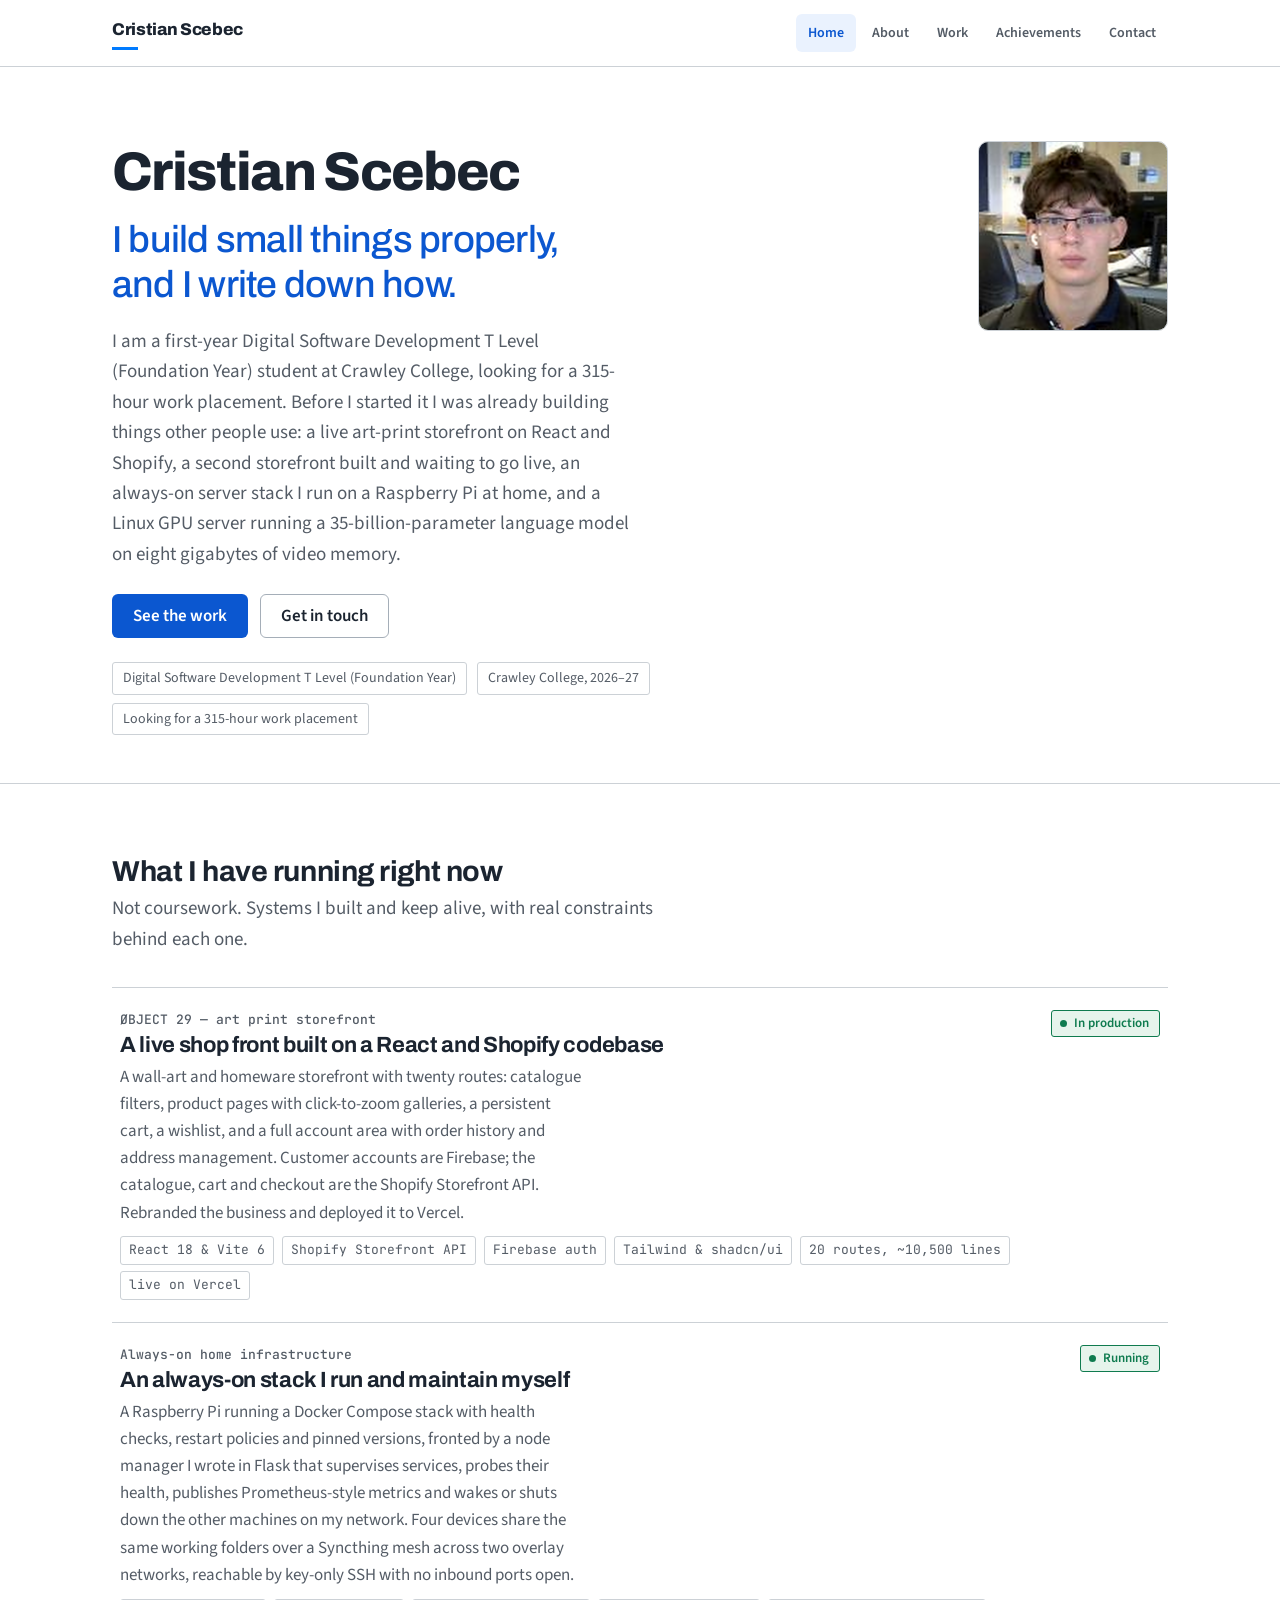
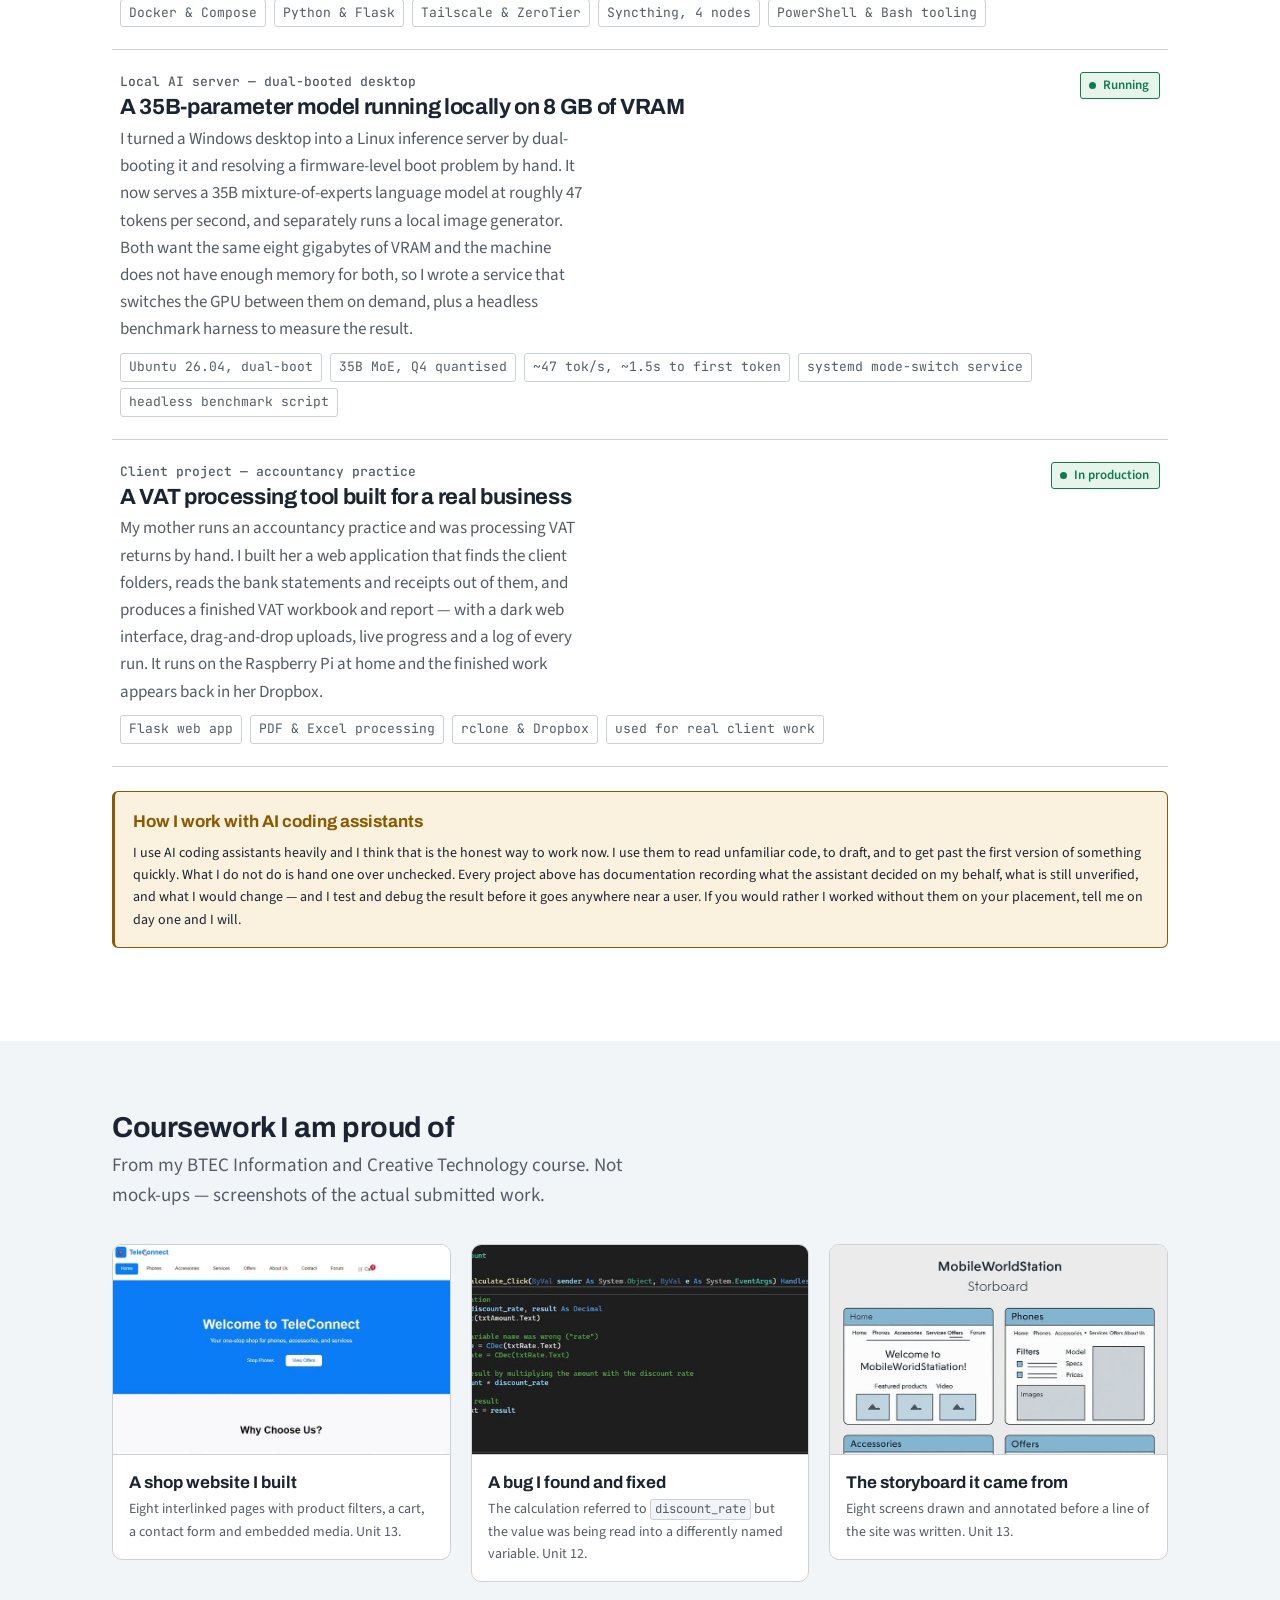
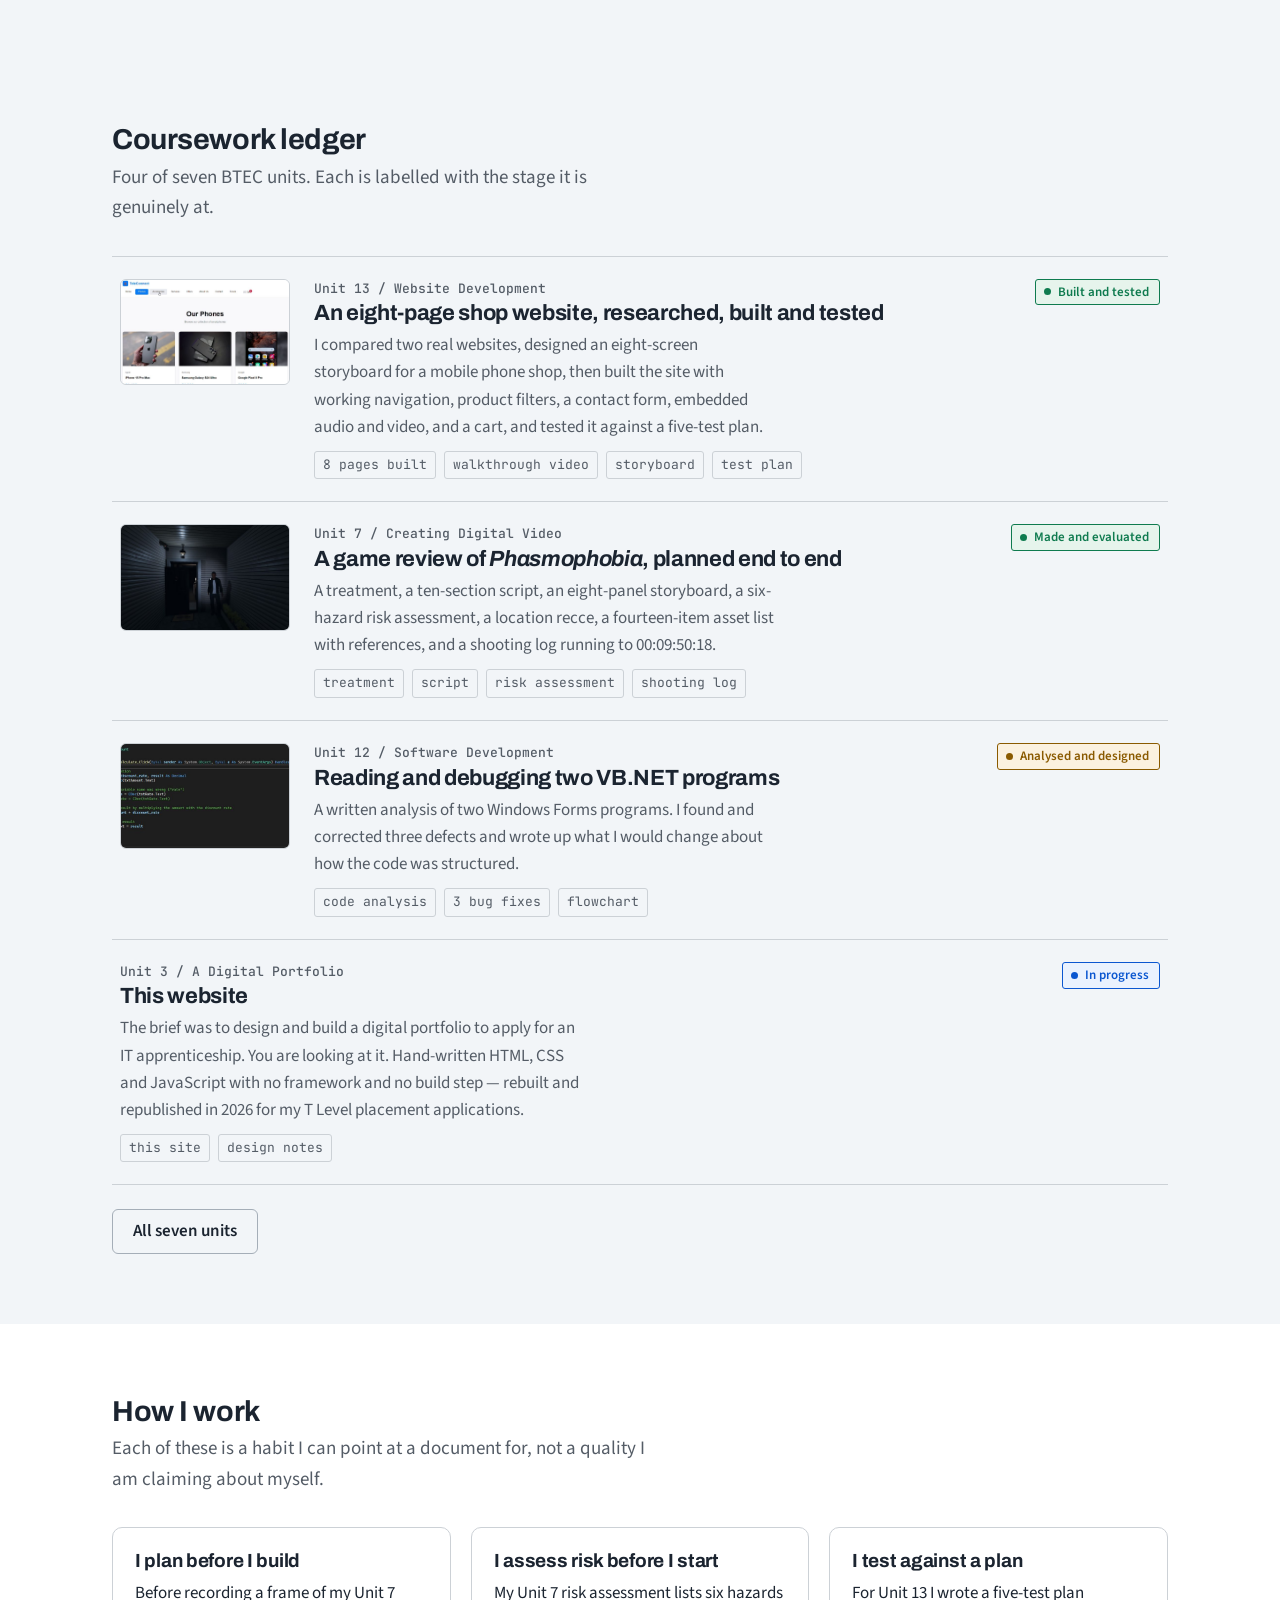
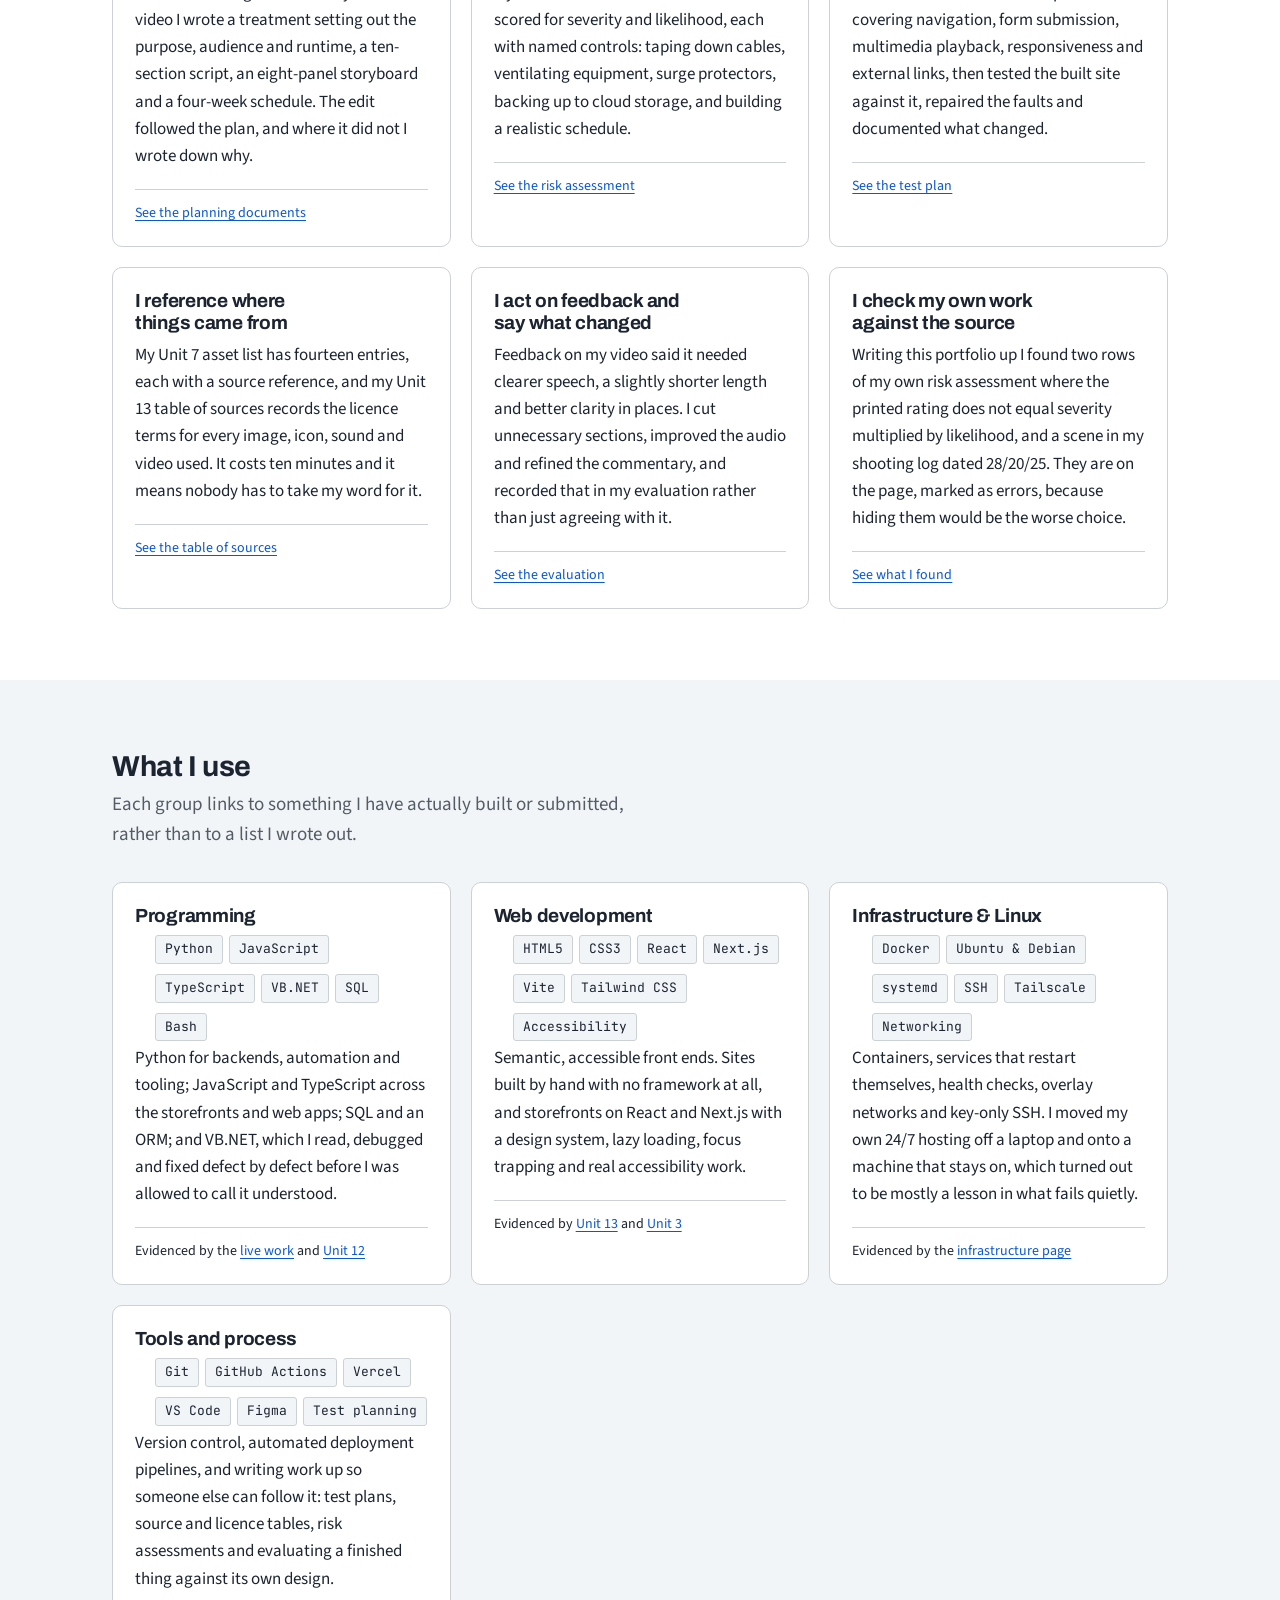
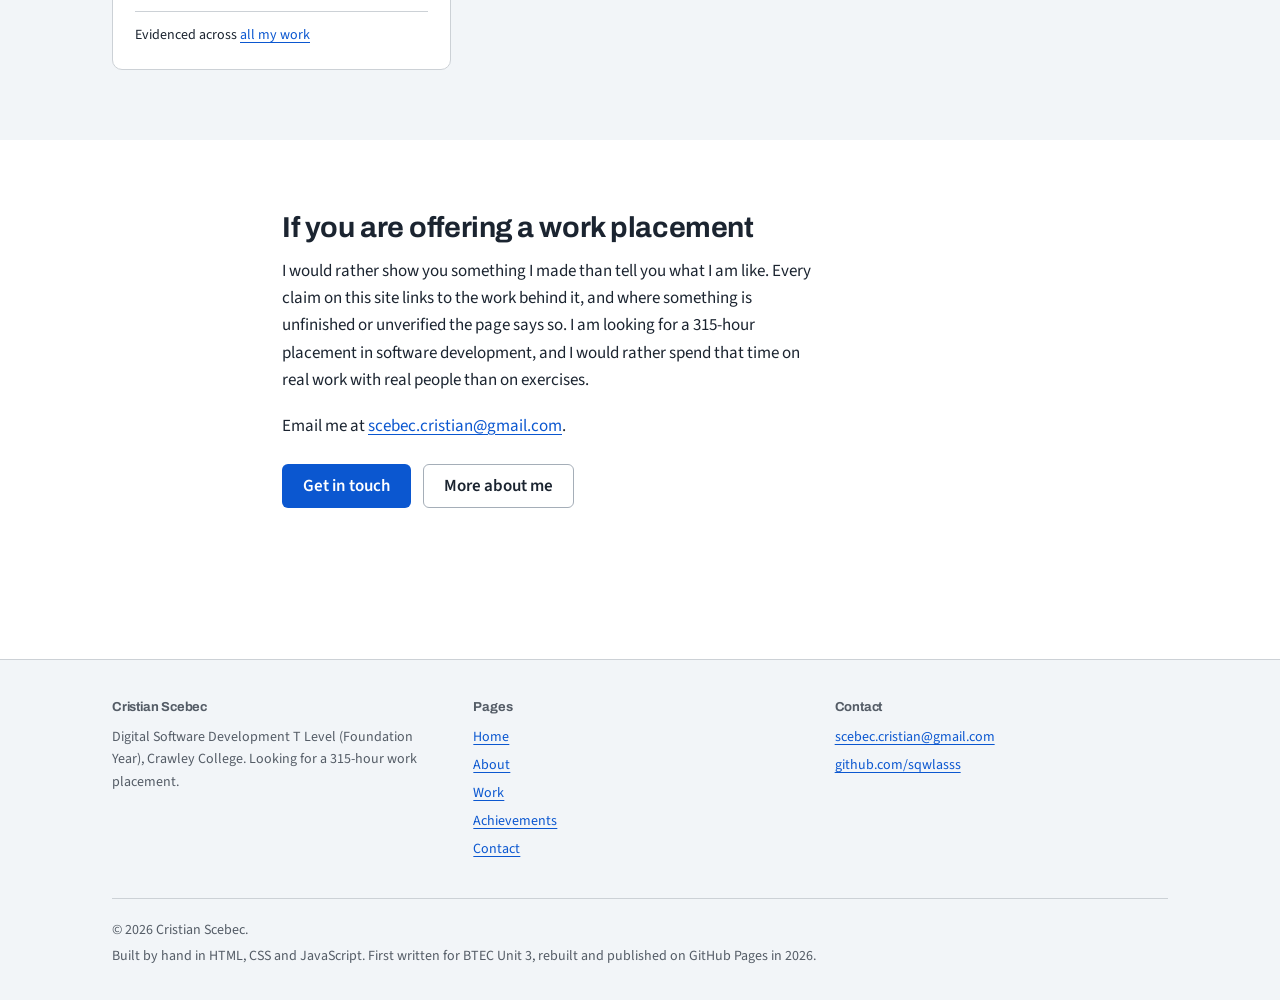
==== commit 3828fdfb: "Update achievements page" ====
--- a/index.html
+++ b/index.html
@@ -4,14 +4,17 @@
 <meta charset="UTF-8">
 <meta name="viewport" content="width=device-width, initial-scale=1.0">
 <title>Cristian Scebec | Digital Portfolio</title>
-<meta name="description" content="I build and document small web and software projects. BTEC Information and Creative Technology student looking for an IT apprenticeship.">
+<meta name="description" content="Digital Software Development T Level (Foundation Year) student at Crawley College, looking for a 315-hour work placement. A live Shopify storefront, a self-hosted always-on stack, and a Linux GPU inference server.">
 <meta name="author" content="Cristian Scebec">
 
 <meta property="og:type" content="website">
 <meta property="og:title" content="Cristian Scebec | Digital Portfolio">
-<meta property="og:description" content="I build and document small web and software projects. BTEC Information and Creative Technology student looking for an IT apprenticeship.">
-<meta property="og:image" content="assets/images/u13-site-home.jpg">
+<meta property="og:description" content="Digital Software Development T Level (Foundation Year) student at Crawley College, looking for a 315-hour work placement. A live Shopify storefront, a self-hosted always-on stack, and a Linux GPU inference server.">
+<meta property="og:url" content="https://sqwlasss.github.io/portfolio/">
+<meta property="og:image" content="https://sqwlasss.github.io/portfolio/assets/images/u13-site-home.jpg">
 <meta name="twitter:card" content="summary_large_image">
+
+<link rel="canonical" href="https://sqwlasss.github.io/portfolio/">
 
 <link rel="icon" href="assets/images/favicon-32.png" sizes="32x32">
 <link rel="apple-touch-icon" href="assets/images/favicon-180.png">
@@ -53,11 +56,12 @@
       <p class="hero__lede">I build small things properly, and I write down how.</p>
 
       <div class="prose">
-        <p class="hero__intro">I am studying Information and Creative Technology and looking
-        for an IT apprenticeship. So far I have designed, built and tested an eight-page shop
-        website to a client brief, planned and made a ten-minute game review from a treatment
-        and storyboard through to a finished edit, and read through two VB.NET programs
-        closely enough to find and fix three defects in them.</p>
+        <p class="hero__intro">I am a first-year Digital Software Development T Level
+        (Foundation Year) student at Crawley College, looking for a 315-hour work placement.
+        Before I started it I was already building things other people use: a live art-print
+        storefront on React and Shopify, a second storefront built and waiting to go live, an
+        always-on server stack I run on a Raspberry Pi at home, and a Linux GPU server running
+        a 35-billion-parameter language model on eight gigabytes of video memory.</p>
       </div>
 
       <div class="btn-row">
@@ -66,9 +70,9 @@
       </div>
 
       <ul class="hero__meta">
-        <li>BTEC Level 2 First Extended Certificate</li>
-        <li>Information and Creative Technology</li>
-        <li>Looking for an IT apprenticeship</li>
+        <li>Digital Software Development T Level (Foundation Year)</li>
+        <li>Crawley College, 2026&ndash;27</li>
+        <li>Looking for a 315-hour work placement</li>
       </ul>
     </div>
 
@@ -80,8 +84,126 @@
 <section class="section">
   <div class="shell">
     <div class="section__head">
-      <h2 class="section__title">Three things I made</h2>
-      <p class="section__note">Not mock-ups. These are screenshots of the actual coursework.</p>
+      <h2 class="section__title">What I have running right now</h2>
+      <p class="section__note">Not coursework. Systems I built and keep alive, with real
+      constraints behind each one.</p>
+    </div>
+
+    <ul class="ledger">
+
+      <li class="ledger__item">
+        <div class="ledger__link ledger__link--plain">
+          <div>
+            <span class="ledger__unit">&Oslash;BJECT 29 &mdash; art print storefront</span>
+            <h3 class="ledger__title">A live shop front built on a React and Shopify codebase</h3>
+            <p class="ledger__desc">A wall-art and homeware storefront with twenty routes:
+            catalogue filters, product pages with click-to-zoom galleries, a persistent cart,
+            a wishlist, and a full account area with order history and address management.
+            Customer accounts are Firebase; the catalogue, cart and checkout are the Shopify
+            Storefront API. Rebranded the business and deployed it to Vercel.</p>
+            <ul class="ledger__artefacts">
+              <li>React 18 &amp; Vite 6</li>
+              <li>Shopify Storefront API</li>
+              <li>Firebase auth</li>
+              <li>Tailwind &amp; shadcn/ui</li>
+              <li>20 routes, ~10,500 lines</li>
+              <li>live on Vercel</li>
+            </ul>
+          </div>
+          <p class="status status--live ledger__status">In production</p>
+        </div>
+      </li>
+
+      <li class="ledger__item">
+        <div class="ledger__link ledger__link--plain">
+          <div>
+            <span class="ledger__unit">Always-on home infrastructure</span>
+            <h3 class="ledger__title">An always-on stack I run and maintain myself</h3>
+            <p class="ledger__desc">A Raspberry Pi running a Docker Compose stack with health
+            checks, restart policies and pinned versions, fronted by a node manager I wrote in
+            Flask that supervises services, probes their health, publishes Prometheus-style
+            metrics and wakes or shuts down the other machines on my network. Four devices
+            share the same working folders over a Syncthing mesh across two overlay networks,
+            reachable by key-only SSH with no inbound ports open.</p>
+            <ul class="ledger__artefacts">
+              <li>Docker &amp; Compose</li>
+              <li>Python &amp; Flask</li>
+              <li>Tailscale &amp; ZeroTier</li>
+              <li>Syncthing, 4 nodes</li>
+              <li>PowerShell &amp; Bash tooling</li>
+            </ul>
+          </div>
+          <p class="status status--live ledger__status">Running</p>
+        </div>
+      </li>
+
+      <li class="ledger__item">
+        <div class="ledger__link ledger__link--plain">
+          <div>
+            <span class="ledger__unit">Local AI server &mdash; dual-booted desktop</span>
+            <h3 class="ledger__title">A 35B-parameter model running locally on 8&nbsp;GB of VRAM</h3>
+            <p class="ledger__desc">I turned a Windows desktop into a Linux inference server by
+            dual-booting it and resolving a firmware-level boot problem by hand. It now serves
+            a 35B mixture-of-experts language model at roughly 47 tokens per second, and
+            separately runs a local image generator. Both want the same eight gigabytes of
+            VRAM and the machine does not have enough memory for both, so I wrote a service
+            that switches the GPU between them on demand, plus a headless benchmark harness to
+            measure the result.</p>
+            <ul class="ledger__artefacts">
+              <li>Ubuntu 26.04, dual-boot</li>
+              <li>35B MoE, Q4 quantised</li>
+              <li>~47 tok/s, ~1.5s to first token</li>
+              <li>systemd mode-switch service</li>
+              <li>headless benchmark script</li>
+            </ul>
+          </div>
+          <p class="status status--live ledger__status">Running</p>
+        </div>
+      </li>
+
+      <li class="ledger__item">
+        <div class="ledger__link ledger__link--plain">
+          <div>
+            <span class="ledger__unit">Client project &mdash; accountancy practice</span>
+            <h3 class="ledger__title">A VAT processing tool built for a real business</h3>
+            <p class="ledger__desc">My mother runs an accountancy practice and was processing
+            VAT returns by hand. I built her a web application that finds the client folders,
+            reads the bank statements and receipts out of them, and produces a finished VAT
+            workbook and report &mdash; with a dark web interface, drag-and-drop uploads, live
+            progress and a log of every run. It runs on the Raspberry Pi at home and the
+            finished work appears back in her Dropbox.</p>
+            <ul class="ledger__artefacts">
+              <li>Flask web app</li>
+              <li>PDF &amp; Excel processing</li>
+              <li>rclone &amp; Dropbox</li>
+              <li>used for real client work</li>
+            </ul>
+          </div>
+          <p class="status status--live ledger__status">In production</p>
+        </div>
+      </li>
+
+    </ul>
+
+    <div class="callout callout--todo flow-top">
+      <p class="callout__title">How I work with AI coding assistants</p>
+      <p>I use AI coding assistants heavily and I think that is the honest way to work now.
+      I use them to read unfamiliar code, to draft, and to get past the first version of
+      something quickly. What I do not do is hand one over unchecked. Every project above has
+      documentation recording what the assistant decided on my behalf, what is still
+      unverified, and what I would change &mdash; and I test and debug the result before it
+      goes anywhere near a user. If you would rather I worked without them on your placement,
+      tell me on day one and I will.</p>
+    </div>
+  </div>
+</section>
+
+<section class="section section--sunken">
+  <div class="shell">
+    <div class="section__head">
+      <h2 class="section__title">Coursework I am proud of</h2>
+      <p class="section__note">From my BTEC Information and Creative Technology course. Not
+      mock-ups &mdash; screenshots of the actual submitted work.</p>
     </div>
 
     <ul class="proof-strip">
@@ -127,8 +249,8 @@
 <section class="section section--sunken">
   <div class="shell">
     <div class="section__head">
-      <h2 class="section__title">Selected work</h2>
-      <p class="section__note">Four of seven units. Each is labelled with the stage it is
+      <h2 class="section__title">Coursework ledger</h2>
+      <p class="section__note">Four of seven BTEC units. Each is labelled with the stage it is
       genuinely at.</p>
     </div>
 
@@ -205,9 +327,10 @@
           <div>
             <span class="ledger__unit">Unit 3 / A Digital Portfolio</span>
             <h3 class="ledger__title">This website</h3>
-            <p class="ledger__desc">The brief is to design and build a digital portfolio to
-            apply for an IT apprenticeship. You are looking at it. Hand-written HTML, CSS and
-            JavaScript with no framework and no build step.</p>
+            <p class="ledger__desc">The brief was to design and build a digital portfolio to apply for an
+            IT apprenticeship. You are looking at it. Hand-written HTML, CSS and JavaScript
+            with no framework and no build step &mdash; rebuilt and republished in 2026 for my
+            T Level placement applications.</p>
             <ul class="ledger__artefacts">
               <li>this site</li>
               <li>design notes</li>
@@ -297,8 +420,8 @@
   <div class="shell">
     <div class="section__head">
       <h2 class="section__title">What I use</h2>
-      <p class="section__note">Only things I have actually used for a piece of work in this
-      portfolio, with the unit that evidences each.</p>
+      <p class="section__note">Each group links to something I have actually built or
+      submitted, rather than to a list I wrote out.</p>
     </div>
 
     <ul class="card-grid">
@@ -306,55 +429,69 @@
       <li class="card">
         <h3 class="card__title">Programming</h3>
         <ul class="tag-list">
+          <li class="tag">Python</li>
+          <li class="tag">JavaScript</li>
+          <li class="tag">TypeScript</li>
           <li class="tag">VB.NET</li>
-          <li class="tag">Visual Studio</li>
-          <li class="tag">Windows Forms</li>
+          <li class="tag">SQL</li>
+          <li class="tag">Bash</li>
         </ul>
-        <p>Reading, tracing and debugging event-driven desktop code: variables and data
-        types, selection, event handlers, subroutines and input conversion.</p>
-        <p class="skill-group__proof">Evidenced by <a href="projects/unit-12.html">Unit 12</a></p>
-      </li>
-
-      <li class="card">
-        <h3 class="card__title">Web</h3>
+        <p>Python for backends, automation and tooling; JavaScript and TypeScript across the
+        storefronts and web apps; SQL and an ORM; and VB.NET, which I read, debugged and fixed
+        defect by defect before I was allowed to call it understood.</p>
+        <p class="skill-group__proof">Evidenced by the
+        <a href="projects.html">live work</a> and
+        <a href="projects/unit-12.html">Unit 12</a></p>
+      </li>
+
+      <li class="card">
+        <h3 class="card__title">Web development</h3>
         <ul class="tag-list">
           <li class="tag">HTML5</li>
           <li class="tag">CSS3</li>
-          <li class="tag">JavaScript</li>
-          <li class="tag">VS Code</li>
+          <li class="tag">React</li>
+          <li class="tag">Next.js</li>
+          <li class="tag">Vite</li>
+          <li class="tag">Tailwind CSS</li>
+          <li class="tag">Accessibility</li>
         </ul>
-        <p>Semantic markup, responsive layout, accessible navigation and forms. Two sites by
-        hand with no framework: the phone shop and this portfolio.</p>
+        <p>Semantic, accessible front ends. Sites built by hand with no framework at all, and
+        storefronts on React and Next.js with a design system, lazy loading, focus trapping and
+        real accessibility work.</p>
         <p class="skill-group__proof">Evidenced by <a href="projects/unit-13.html">Unit 13</a>
         and <a href="projects/unit-3.html">Unit 3</a></p>
       </li>
 
       <li class="card">
-        <h3 class="card__title">Media production</h3>
+        <h3 class="card__title">Infrastructure &amp; Linux</h3>
         <ul class="tag-list">
-          <li class="tag">GIMP</li>
-          <li class="tag">Audacity</li>
-          <li class="tag">OBS Studio</li>
-          <li class="tag">DaVinci Resolve</li>
-          <li class="tag">CapCut text-to-speech</li>
+          <li class="tag">Docker</li>
+          <li class="tag">Ubuntu &amp; Debian</li>
+          <li class="tag">systemd</li>
+          <li class="tag">SSH</li>
+          <li class="tag">Tailscale</li>
+          <li class="tag">Networking</li>
         </ul>
-        <p>Screen capture, editing, audio work and AI narration, plus the planning that goes
-        around them: treatments, storyboards, log sheets and asset lists.</p>
-        <p class="skill-group__proof">Evidenced by <a href="projects/unit-7.html">Unit 7</a>
-        and <a href="projects/unit-13.html">Unit 13</a></p>
+        <p>Containers, services that restart themselves, health checks, overlay networks and
+        key-only SSH. I moved my own 24/7 hosting off a laptop and onto a machine that stays on,
+        which turned out to be mostly a lesson in what fails quietly.</p>
+        <p class="skill-group__proof">Evidenced by the <a href="about.html">infrastructure page</a></p>
       </li>
 
       <li class="card">
         <h3 class="card__title">Tools and process</h3>
         <ul class="tag-list">
-          <li class="tag">PowerPoint</li>
-          <li class="tag">Google Slides</li>
-          <li class="tag">OneDrive</li>
-          <li class="tag">Microsoft Forms</li>
+          <li class="tag">Git</li>
+          <li class="tag">GitHub Actions</li>
+          <li class="tag">Vercel</li>
+          <li class="tag">VS Code</li>
+          <li class="tag">Figma</li>
+          <li class="tag">Test planning</li>
         </ul>
-        <p>Writing work up so someone else can follow it: test plans, source tables, risk
-        assessments, feedback gathering and evaluating a finished thing against its design.</p>
-        <p class="skill-group__proof">Evidenced across <a href="projects.html">all my units</a></p>
+        <p>Version control, automated deployment pipelines, and writing work up so someone else
+        can follow it: test plans, source and licence tables, risk assessments and evaluating
+        a finished thing against its own design.</p>
+        <p class="skill-group__proof">Evidenced across <a href="projects.html">all my work</a></p>
       </li>
 
     </ul>
@@ -364,10 +501,11 @@
 <section class="section">
   <div class="shell shell--narrow">
     <div class="prose">
-      <h2>If you are hiring an apprentice</h2>
+      <h2>If you are offering a work placement</h2>
       <p>I would rather show you something I made than tell you what I am like. Every claim on
-      this site links to the coursework behind it, and where something is unfinished or
-      unverified the page says so.</p>
+      this site links to the work behind it, and where something is unfinished or unverified
+      the page says so. I am looking for a 315-hour placement in software development, and I
+      would rather spend that time on real work with real people than on exercises.</p>
       <p>Email me at
       <a href="mailto:scebec.cristian@gmail.com">scebec.cristian@gmail.com</a>.</p>
     </div>
@@ -385,7 +523,7 @@
     <div class="site-footer__grid">
       <div>
         <h2>Cristian Scebec</h2>
-        <p>BTEC Level 2 First Extended Certificate in Information and Creative Technology. Looking for an IT apprenticeship.</p>
+        <p>Digital Software Development T Level (Foundation Year), Crawley College. Looking for a 315-hour work placement.</p>
       </div>
       <div>
         <h2>Pages</h2>
@@ -407,7 +545,7 @@
     </div>
     <div class="site-footer__base">
       <p>&copy; 2026 Cristian Scebec.</p>
-      <p>Built by hand in HTML, CSS and JavaScript for Unit 3: A Digital Portfolio.</p>
+      <p>Built by hand in HTML, CSS and JavaScript. First written for BTEC Unit 3, rebuilt and published on GitHub Pages in 2026.</p>
     </div>
   </div>
 </footer>
--- a/assets/css/style.css
+++ b/assets/css/style.css
@@ -453,6 +453,7 @@
 }
 
 .status--built { color: var(--status-built); background: var(--status-built-wash); }
+.status--live { color: var(--status-built); background: var(--status-built-wash); }
 .status--designed { color: var(--status-designed); background: var(--status-designed-wash); }
 .status--progress { color: var(--brand-ink); background: var(--brand-wash); }
 .status--studied { color: var(--status-studied); background: var(--status-studied-wash); }
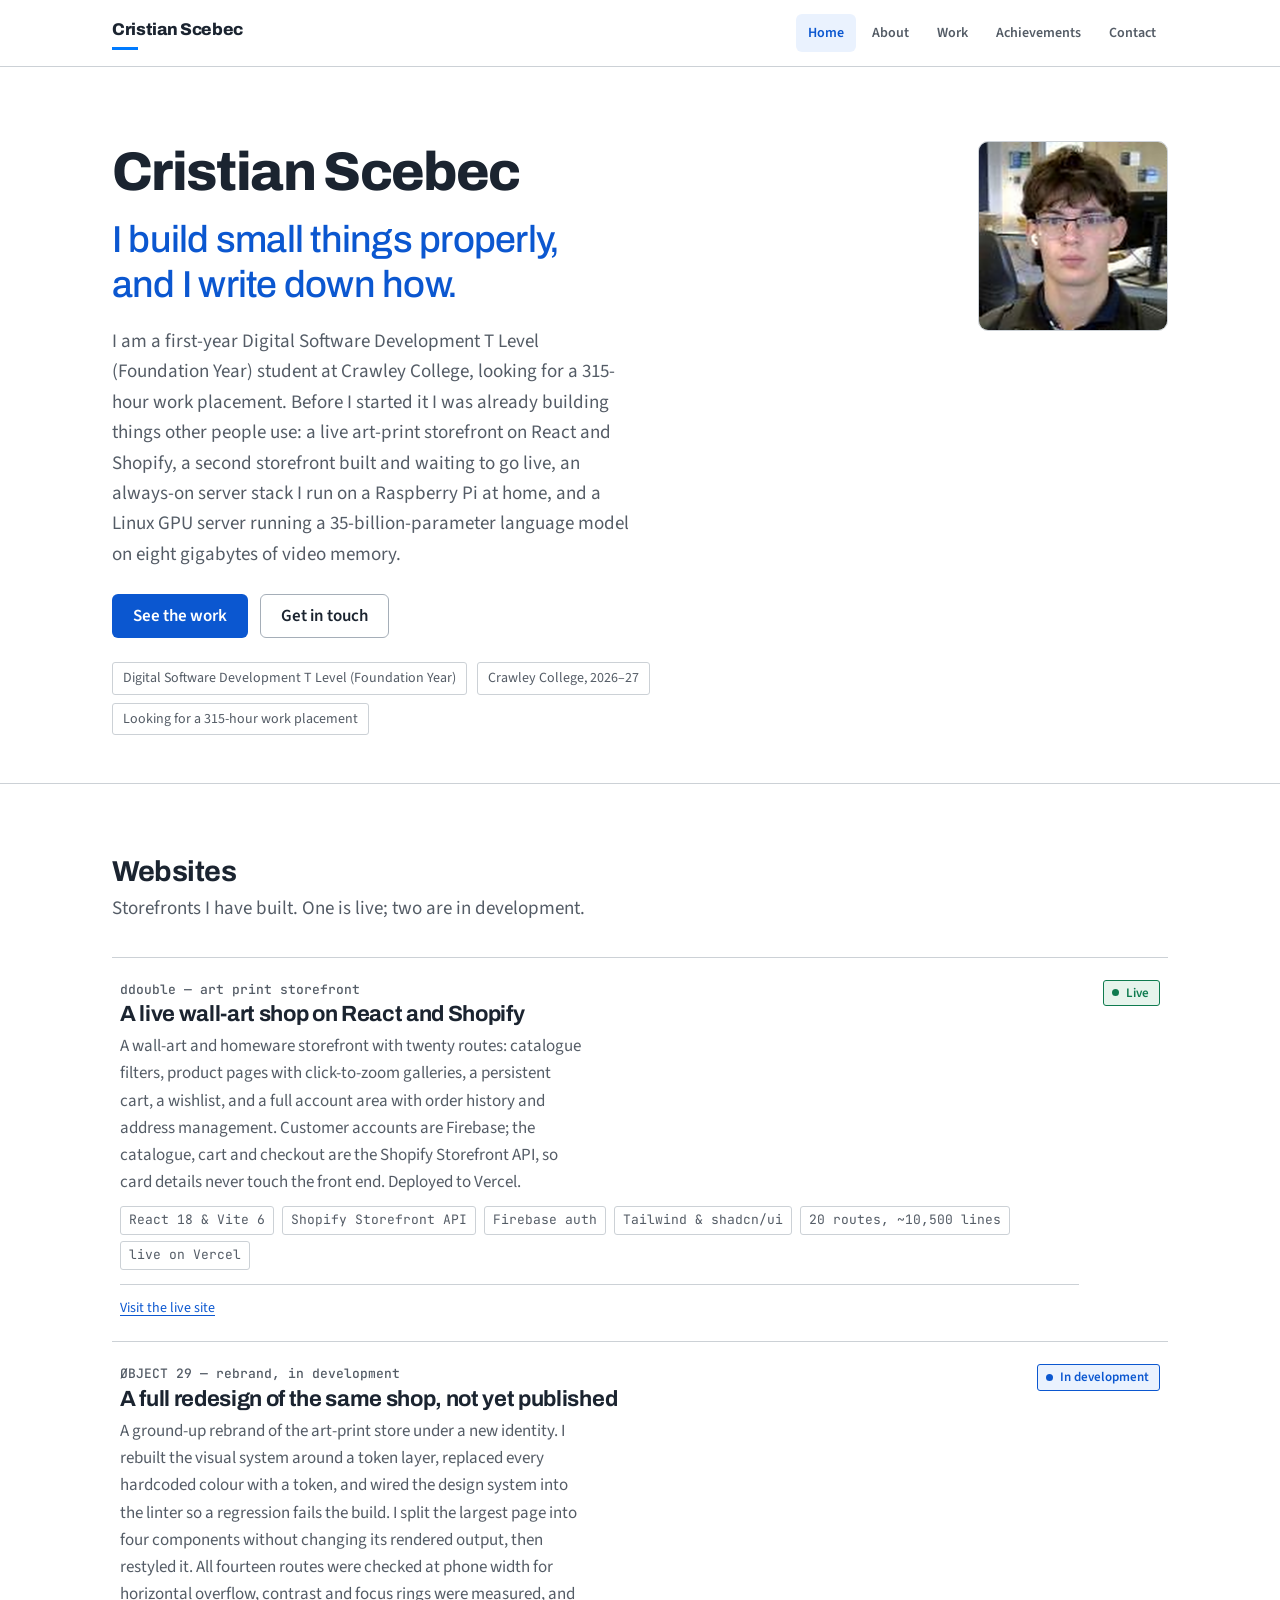
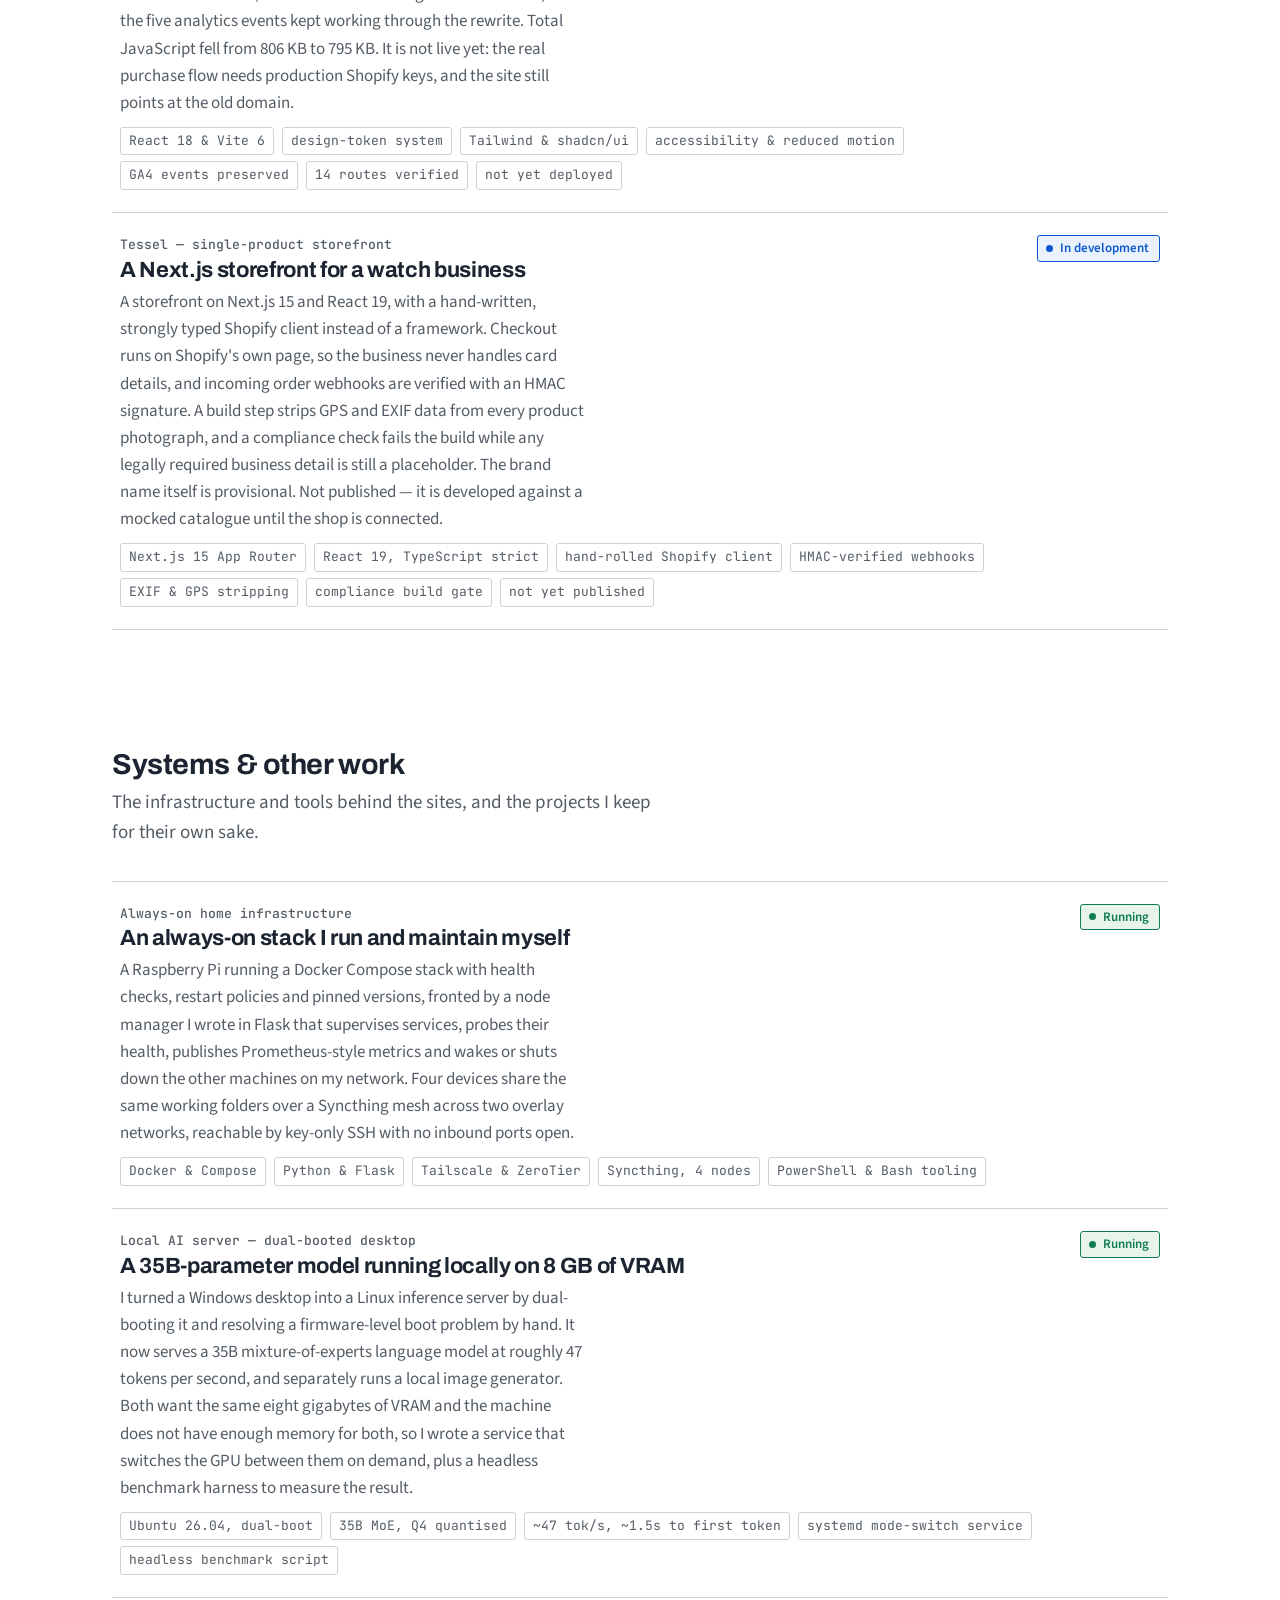
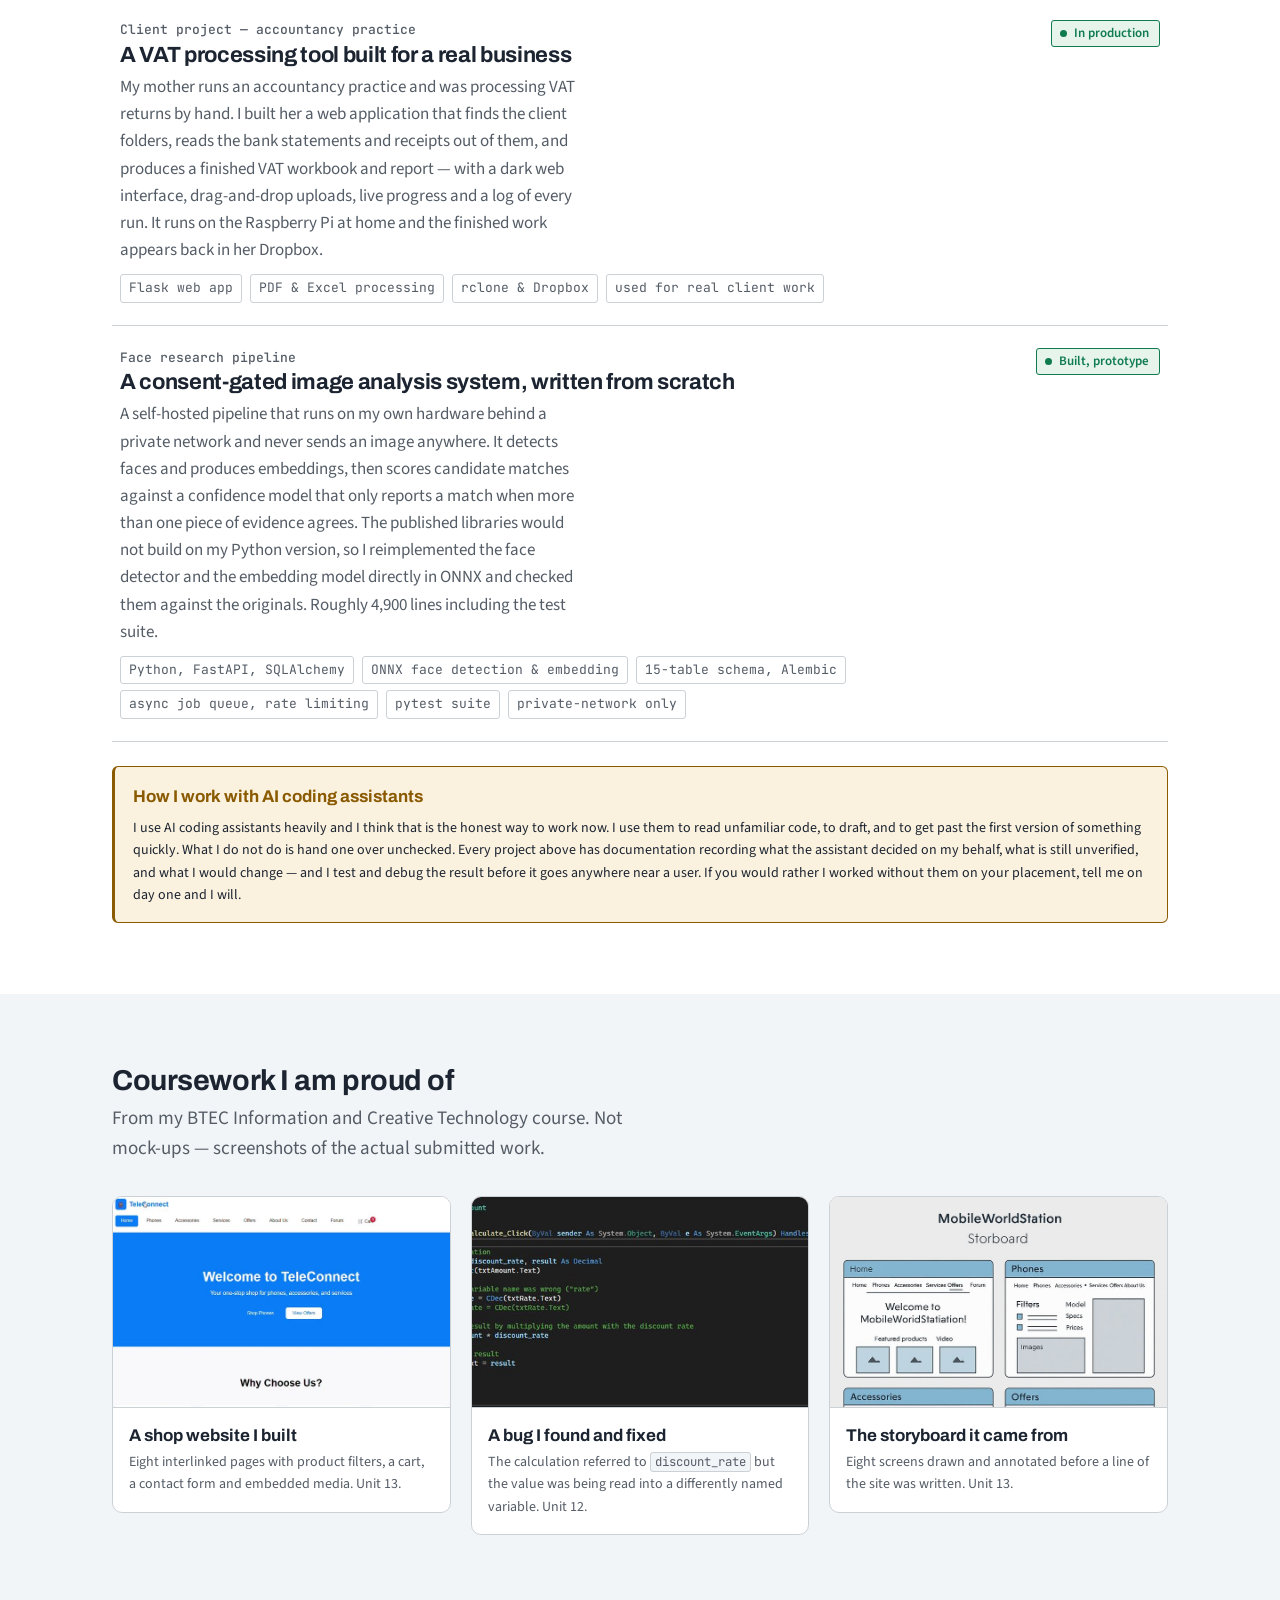
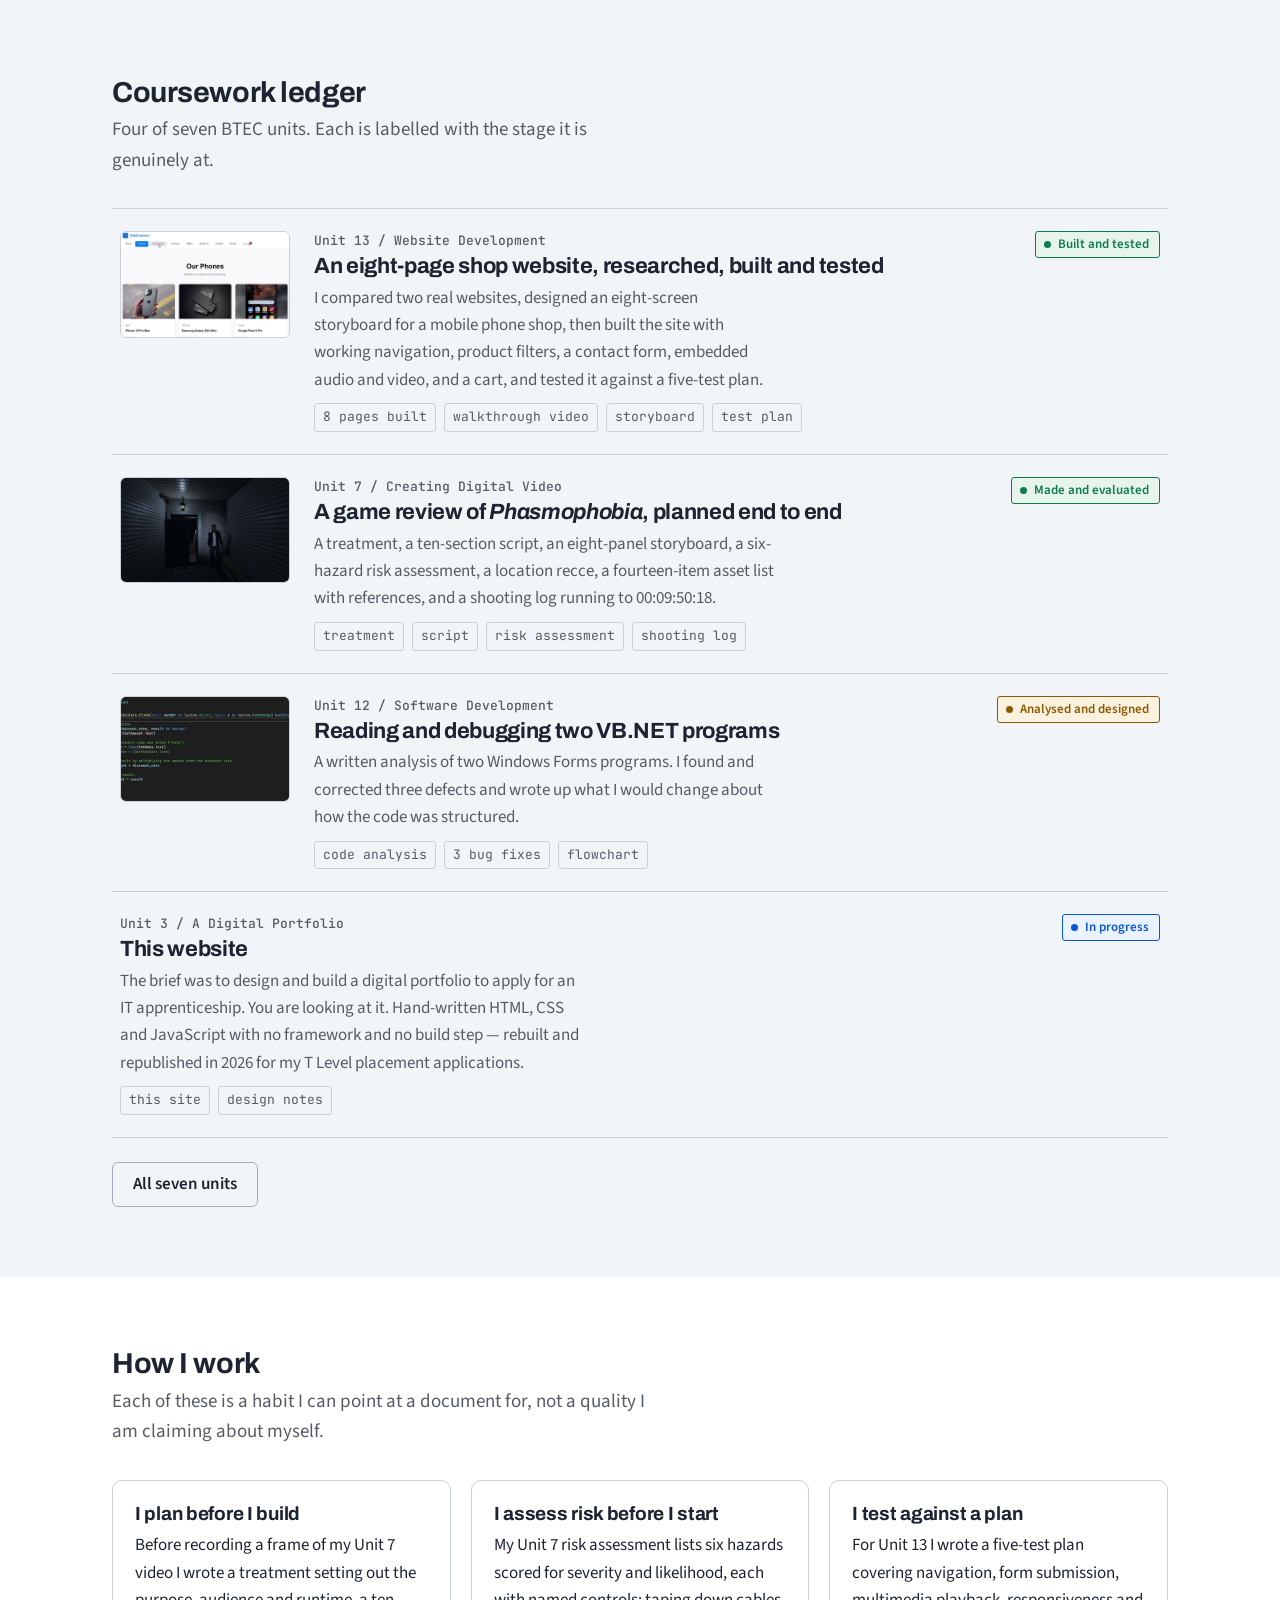
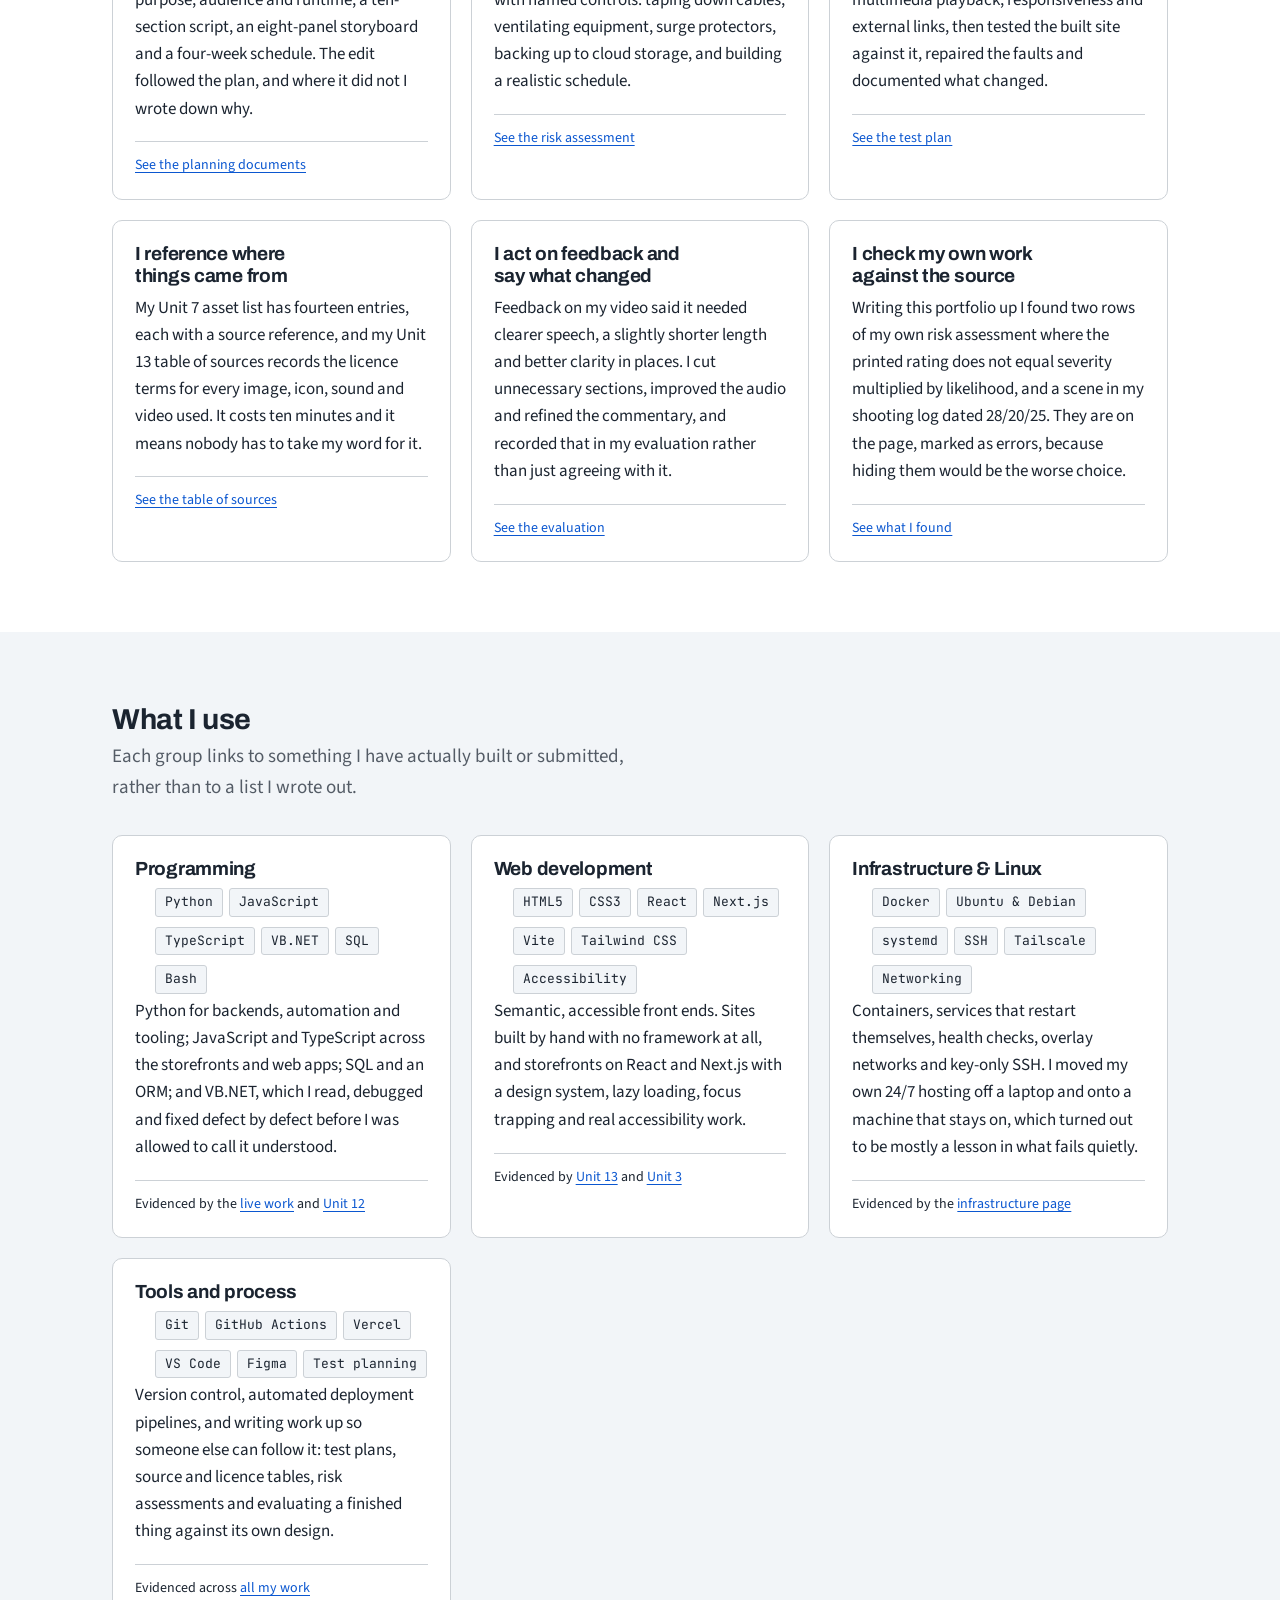
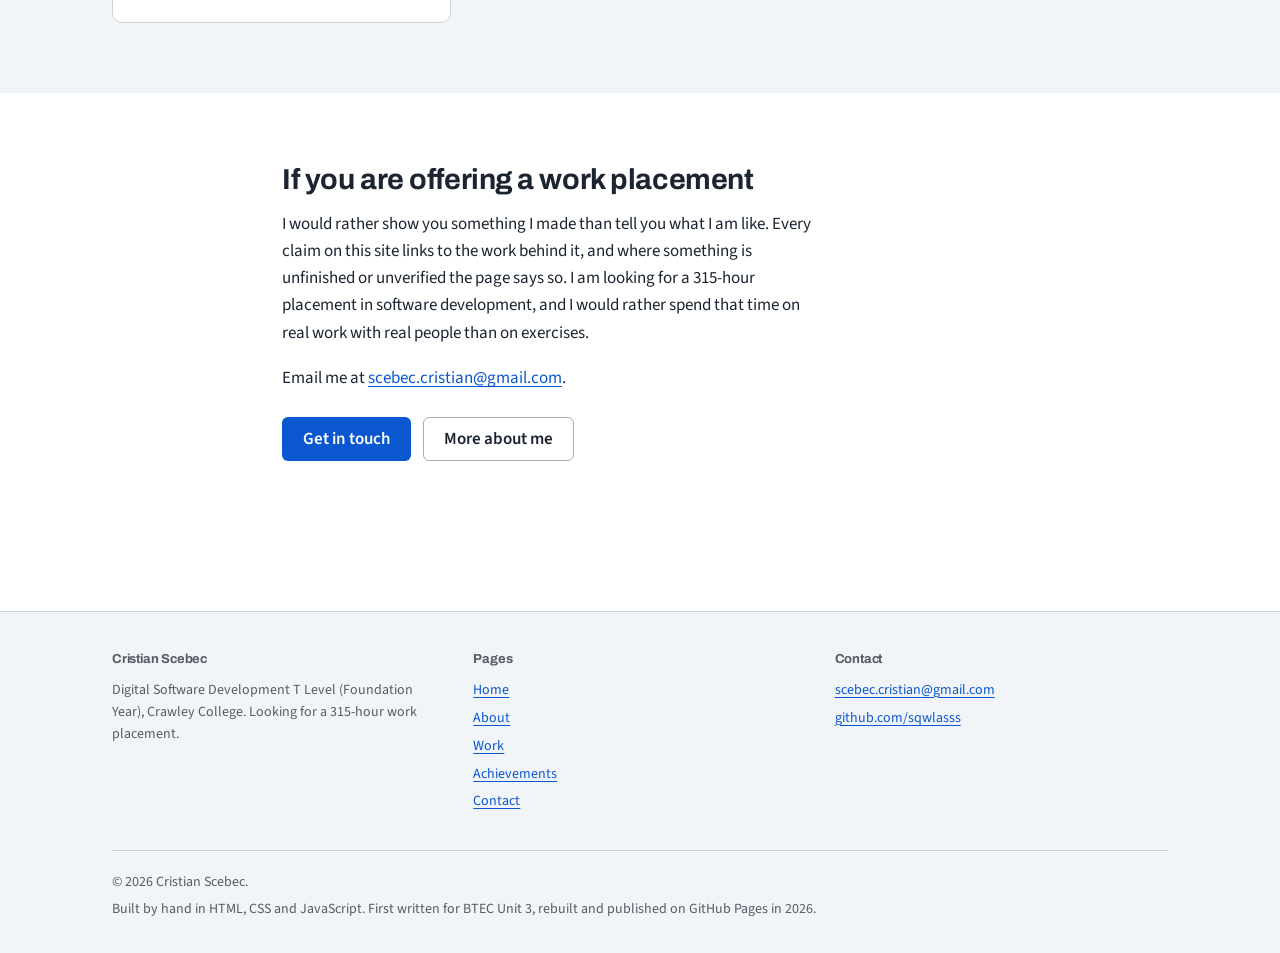
==== commit 8d4459b5: "Rewrite portfolio for T Level placement and add Pages workflow" ====
--- a/index.html
+++ b/index.html
@@ -84,9 +84,8 @@
 <section class="section">
   <div class="shell">
     <div class="section__head">
-      <h2 class="section__title">What I have running right now</h2>
-      <p class="section__note">Not coursework. Systems I built and keep alive, with real
-      constraints behind each one.</p>
+      <h2 class="section__title">Websites</h2>
+      <p class="section__note">Storefronts I have built. One is live; two are in development.</p>
     </div>
 
     <ul class="ledger">
@@ -94,13 +93,13 @@
       <li class="ledger__item">
         <div class="ledger__link ledger__link--plain">
           <div>
-            <span class="ledger__unit">&Oslash;BJECT 29 &mdash; art print storefront</span>
-            <h3 class="ledger__title">A live shop front built on a React and Shopify codebase</h3>
+            <span class="ledger__unit">ddouble &mdash; art print storefront</span>
+            <h3 class="ledger__title">A live wall-art shop on React and Shopify</h3>
             <p class="ledger__desc">A wall-art and homeware storefront with twenty routes:
             catalogue filters, product pages with click-to-zoom galleries, a persistent cart,
             a wishlist, and a full account area with order history and address management.
             Customer accounts are Firebase; the catalogue, cart and checkout are the Shopify
-            Storefront API. Rebranded the business and deployed it to Vercel.</p>
+            Storefront API, so card details never touch the front end. Deployed to Vercel.</p>
             <ul class="ledger__artefacts">
               <li>React 18 &amp; Vite 6</li>
               <li>Shopify Storefront API</li>
@@ -109,10 +108,80 @@
               <li>20 routes, ~10,500 lines</li>
               <li>live on Vercel</li>
             </ul>
-          </div>
-          <p class="status status--live ledger__status">In production</p>
+            <p class="skill-group__proof"><a href="https://ddouble-store.vercel.app" target="_blank" rel="noopener noreferrer">Visit the live site</a></p>
+          </div>
+          <p class="status status--live ledger__status">Live</p>
         </div>
       </li>
+
+      <li class="ledger__item">
+        <div class="ledger__link ledger__link--plain">
+          <div>
+            <span class="ledger__unit">&Oslash;BJECT 29 &mdash; rebrand, in development</span>
+            <h3 class="ledger__title">A full redesign of the same shop, not yet published</h3>
+            <p class="ledger__desc">A ground-up rebrand of the art-print store under a new
+            identity. I rebuilt the visual system around a token layer, replaced every hardcoded
+            colour with a token, and wired the design system into the linter so a regression
+            fails the build. I split the largest page into four components without changing its
+            rendered output, then restyled it. All fourteen routes were checked at phone width
+            for horizontal overflow, contrast and focus rings were measured, and the five
+            analytics events kept working through the rewrite. Total JavaScript fell from 806 KB
+            to 795 KB. It is not live yet: the real purchase flow needs production Shopify keys,
+            and the site still points at the old domain.</p>
+            <ul class="ledger__artefacts">
+              <li>React 18 &amp; Vite 6</li>
+              <li>design-token system</li>
+              <li>Tailwind &amp; shadcn/ui</li>
+              <li>accessibility &amp; reduced motion</li>
+              <li>GA4 events preserved</li>
+              <li>14 routes verified</li>
+              <li>not yet deployed</li>
+            </ul>
+          </div>
+          <p class="status status--progress ledger__status">In development</p>
+        </div>
+      </li>
+
+      <li class="ledger__item">
+        <div class="ledger__link ledger__link--plain">
+          <div>
+            <span class="ledger__unit">Tessel &mdash; single-product storefront</span>
+            <h3 class="ledger__title">A Next.js storefront for a watch business</h3>
+            <p class="ledger__desc">A storefront on Next.js 15 and React 19, with a
+            hand-written, strongly typed Shopify client instead of a framework. Checkout runs
+            on Shopify's own page, so the business never handles card details, and incoming
+            order webhooks are verified with an HMAC signature. A build step strips GPS and
+            EXIF data from every product photograph, and a compliance check fails the build
+            while any legally required business detail is still a placeholder. The brand name
+            itself is provisional. Not published &mdash; it is developed against a mocked
+            catalogue until the shop is connected.</p>
+            <ul class="ledger__artefacts">
+              <li>Next.js 15 App Router</li>
+              <li>React 19, TypeScript strict</li>
+              <li>hand-rolled Shopify client</li>
+              <li>HMAC-verified webhooks</li>
+              <li>EXIF &amp; GPS stripping</li>
+              <li>compliance build gate</li>
+              <li>not yet published</li>
+            </ul>
+          </div>
+          <p class="status status--progress ledger__status">In development</p>
+        </div>
+      </li>
+
+    </ul>
+  </div>
+</section>
+
+<section class="section section--tight">
+  <div class="shell">
+    <div class="section__head">
+      <h2 class="section__title">Systems &amp; other work</h2>
+      <p class="section__note">The infrastructure and tools behind the sites, and the projects
+      I keep for their own sake.</p>
+    </div>
+
+    <ul class="ledger">
 
       <li class="ledger__item">
         <div class="ledger__link ledger__link--plain">
@@ -180,6 +249,31 @@
             </ul>
           </div>
           <p class="status status--live ledger__status">In production</p>
+        </div>
+      </li>
+
+      <li class="ledger__item">
+        <div class="ledger__link ledger__link--plain">
+          <div>
+            <span class="ledger__unit">Face research pipeline</span>
+            <h3 class="ledger__title">A consent-gated image analysis system, written from scratch</h3>
+            <p class="ledger__desc">A self-hosted pipeline that runs on my own hardware behind
+            a private network and never sends an image anywhere. It detects faces and produces
+            embeddings, then scores candidate matches against a confidence model that only
+            reports a match when more than one piece of evidence agrees. The published
+            libraries would not build on my Python version, so I reimplemented the face
+            detector and the embedding model directly in ONNX and checked them against the
+            originals. Roughly 4,900 lines including the test suite.</p>
+            <ul class="ledger__artefacts">
+              <li>Python, FastAPI, SQLAlchemy</li>
+              <li>ONNX face detection &amp; embedding</li>
+              <li>15-table schema, Alembic</li>
+              <li>async job queue, rate limiting</li>
+              <li>pytest suite</li>
+              <li>private-network only</li>
+            </ul>
+          </div>
+          <p class="status status--built ledger__status">Built, prototype</p>
         </div>
       </li>
 
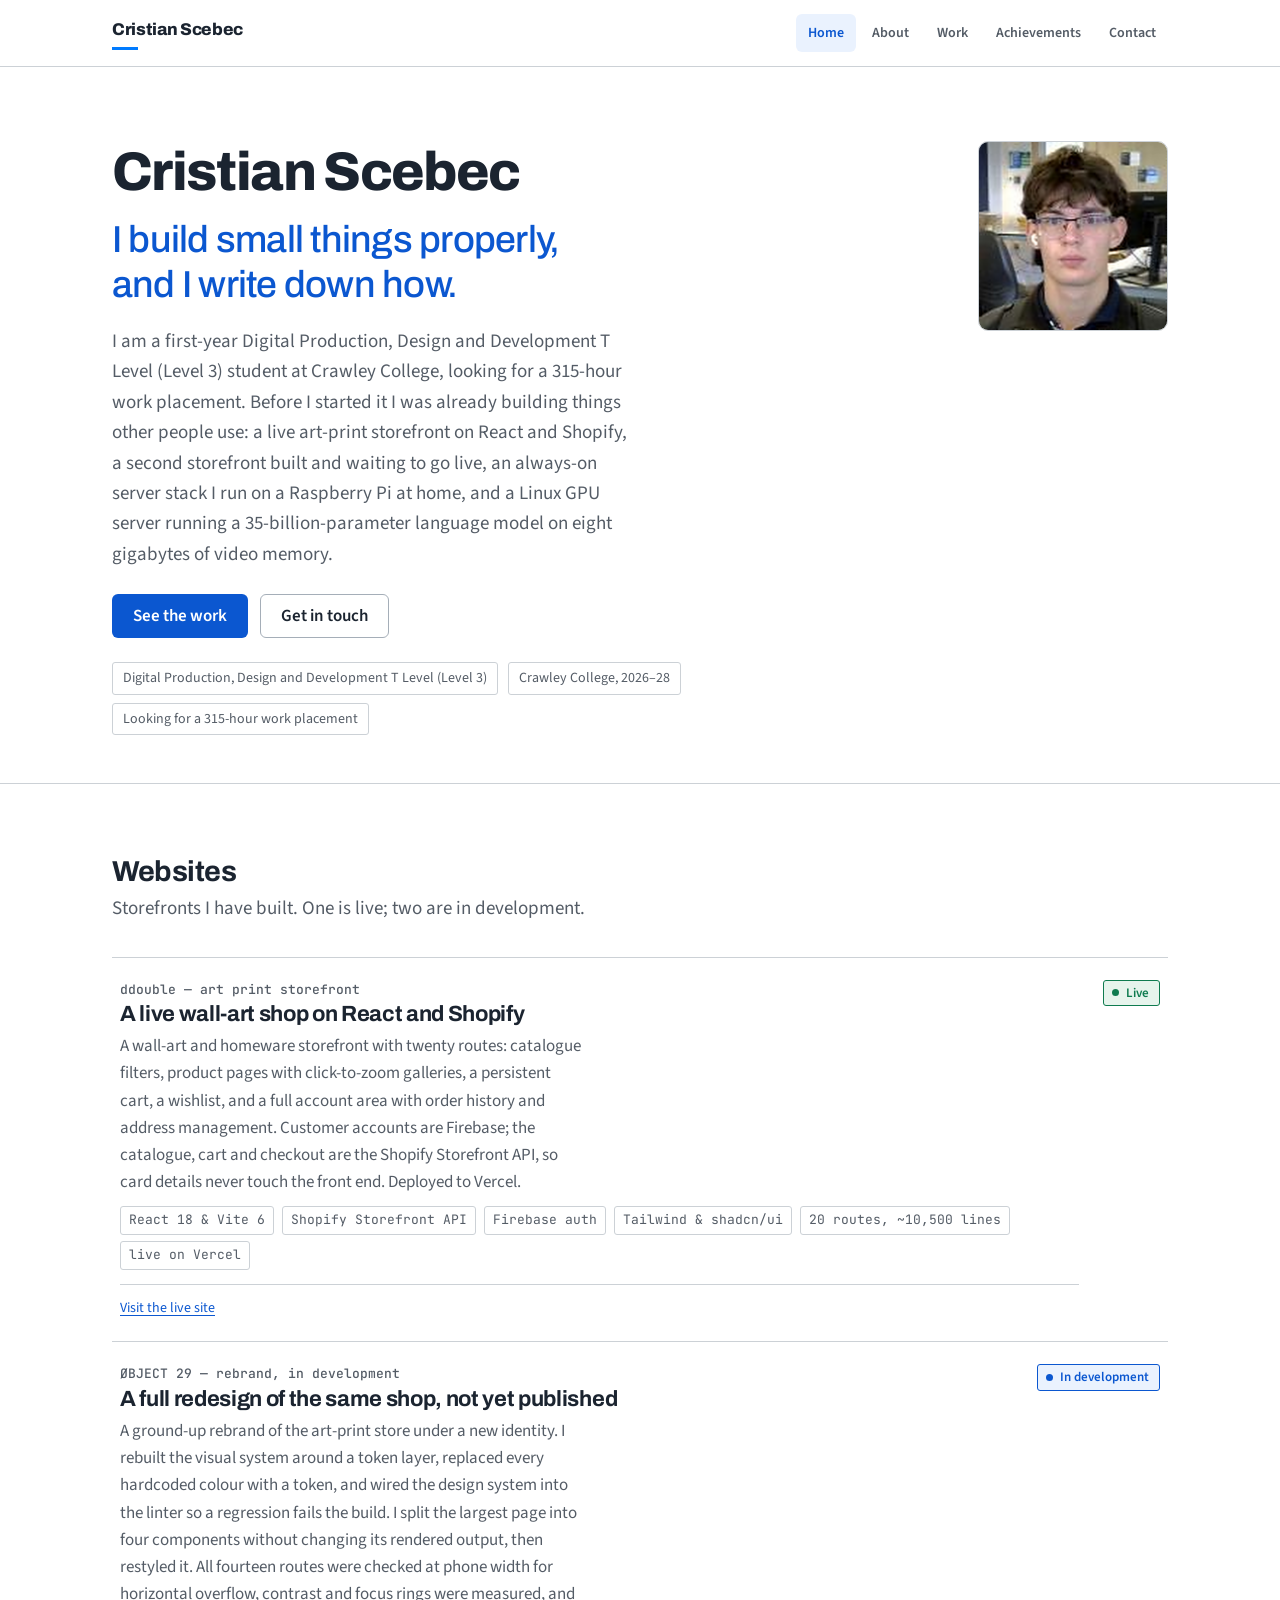
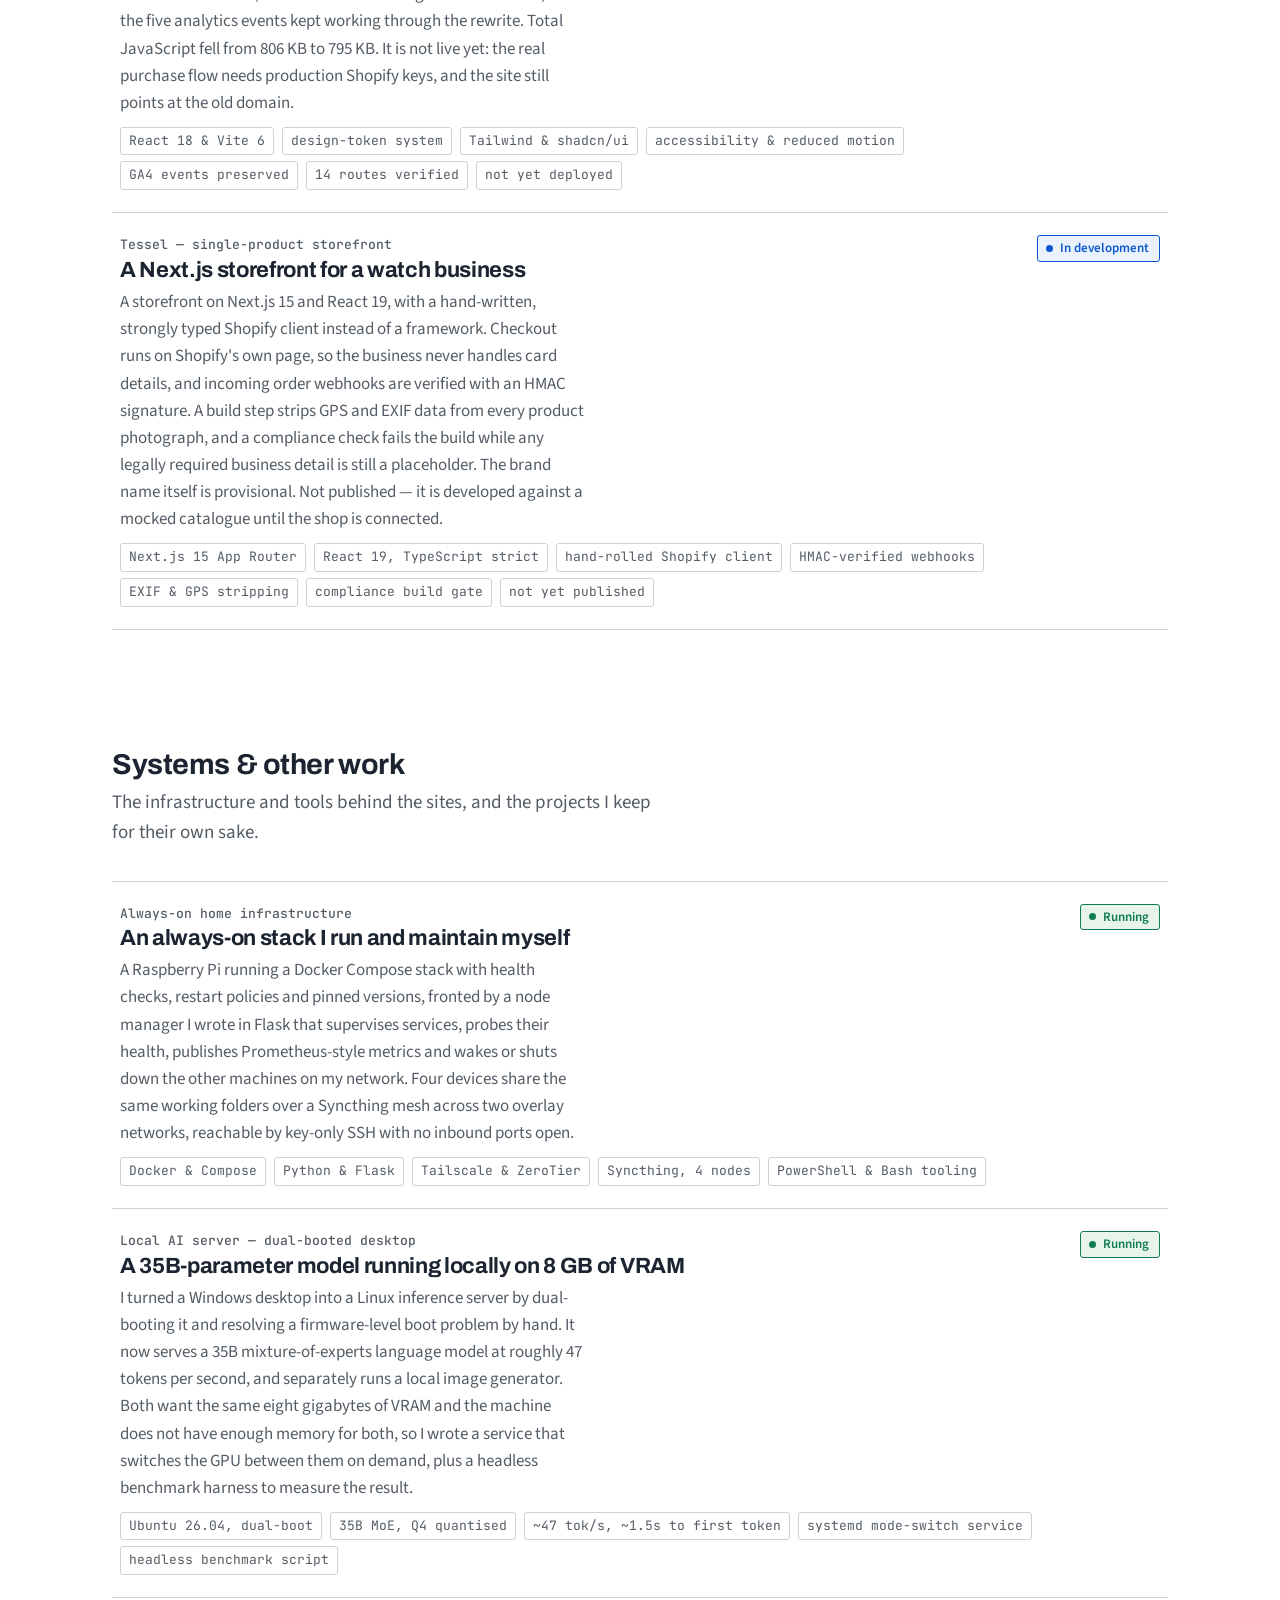
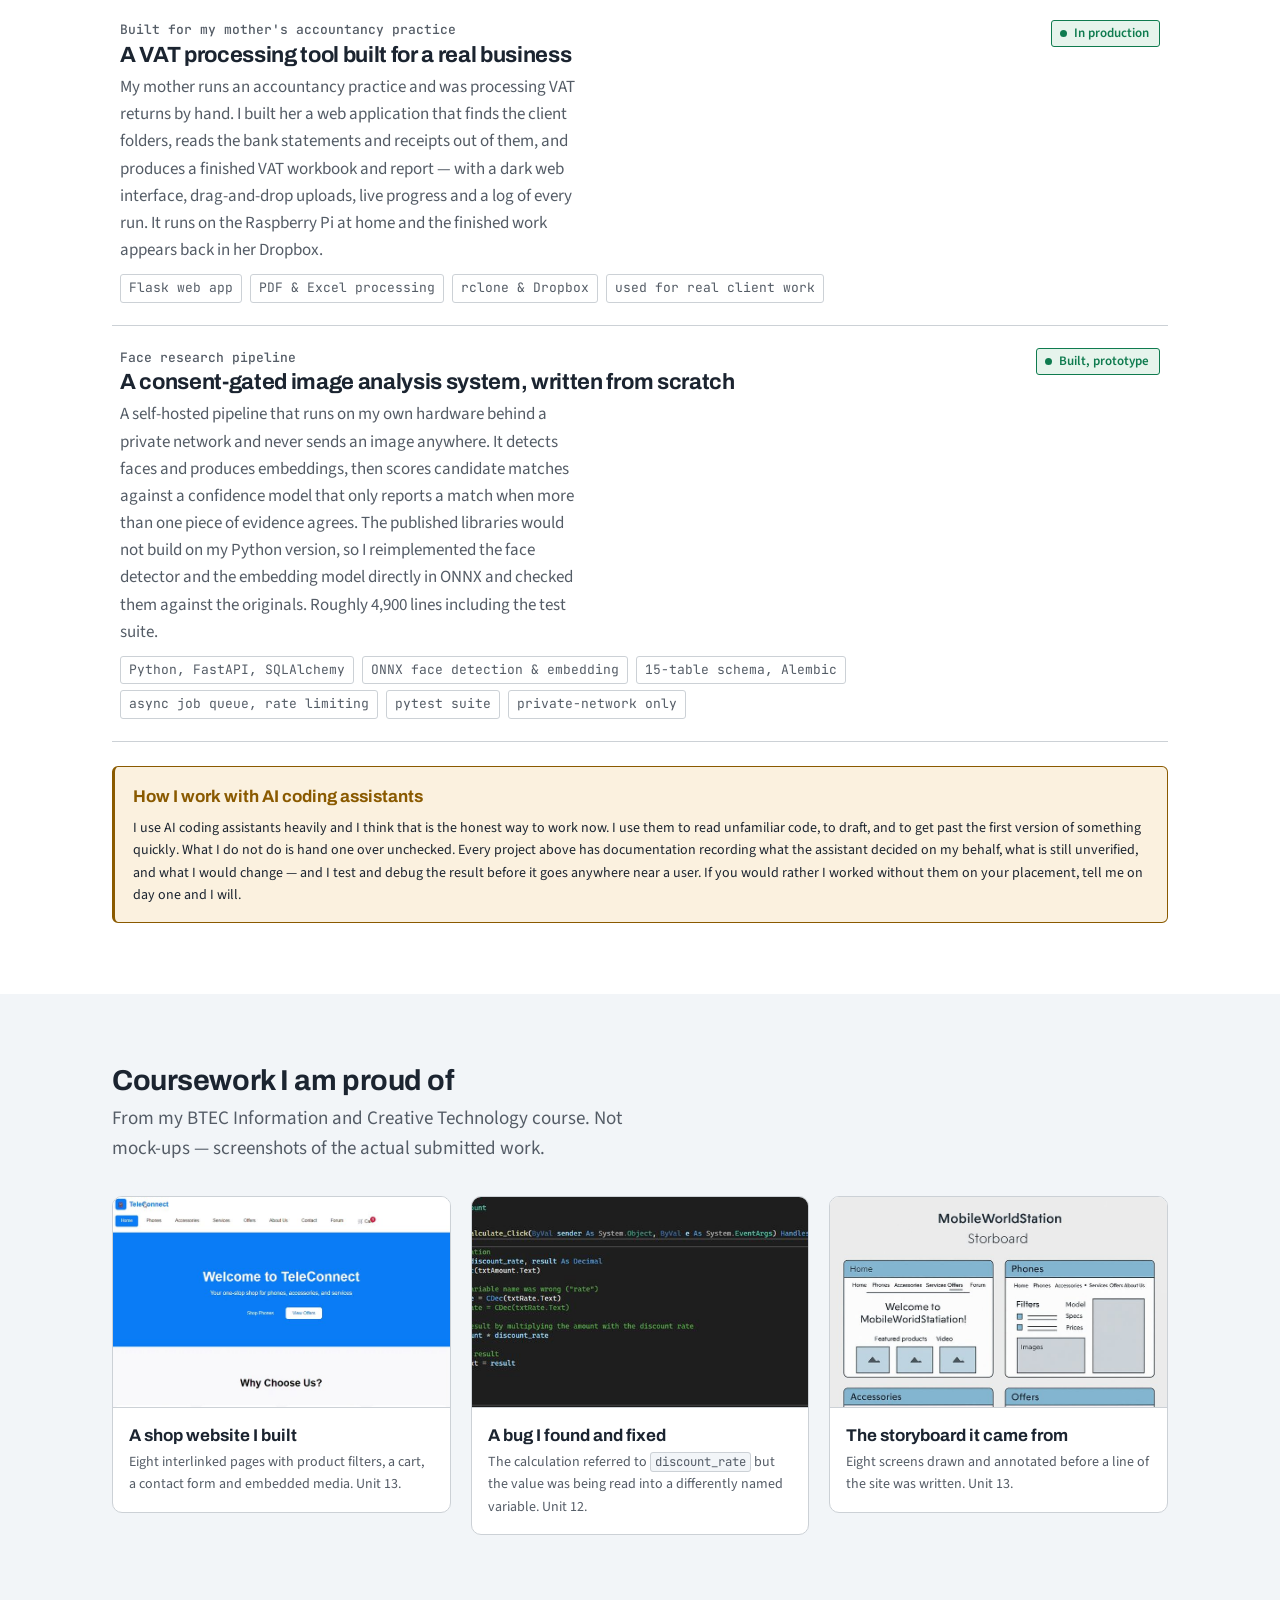
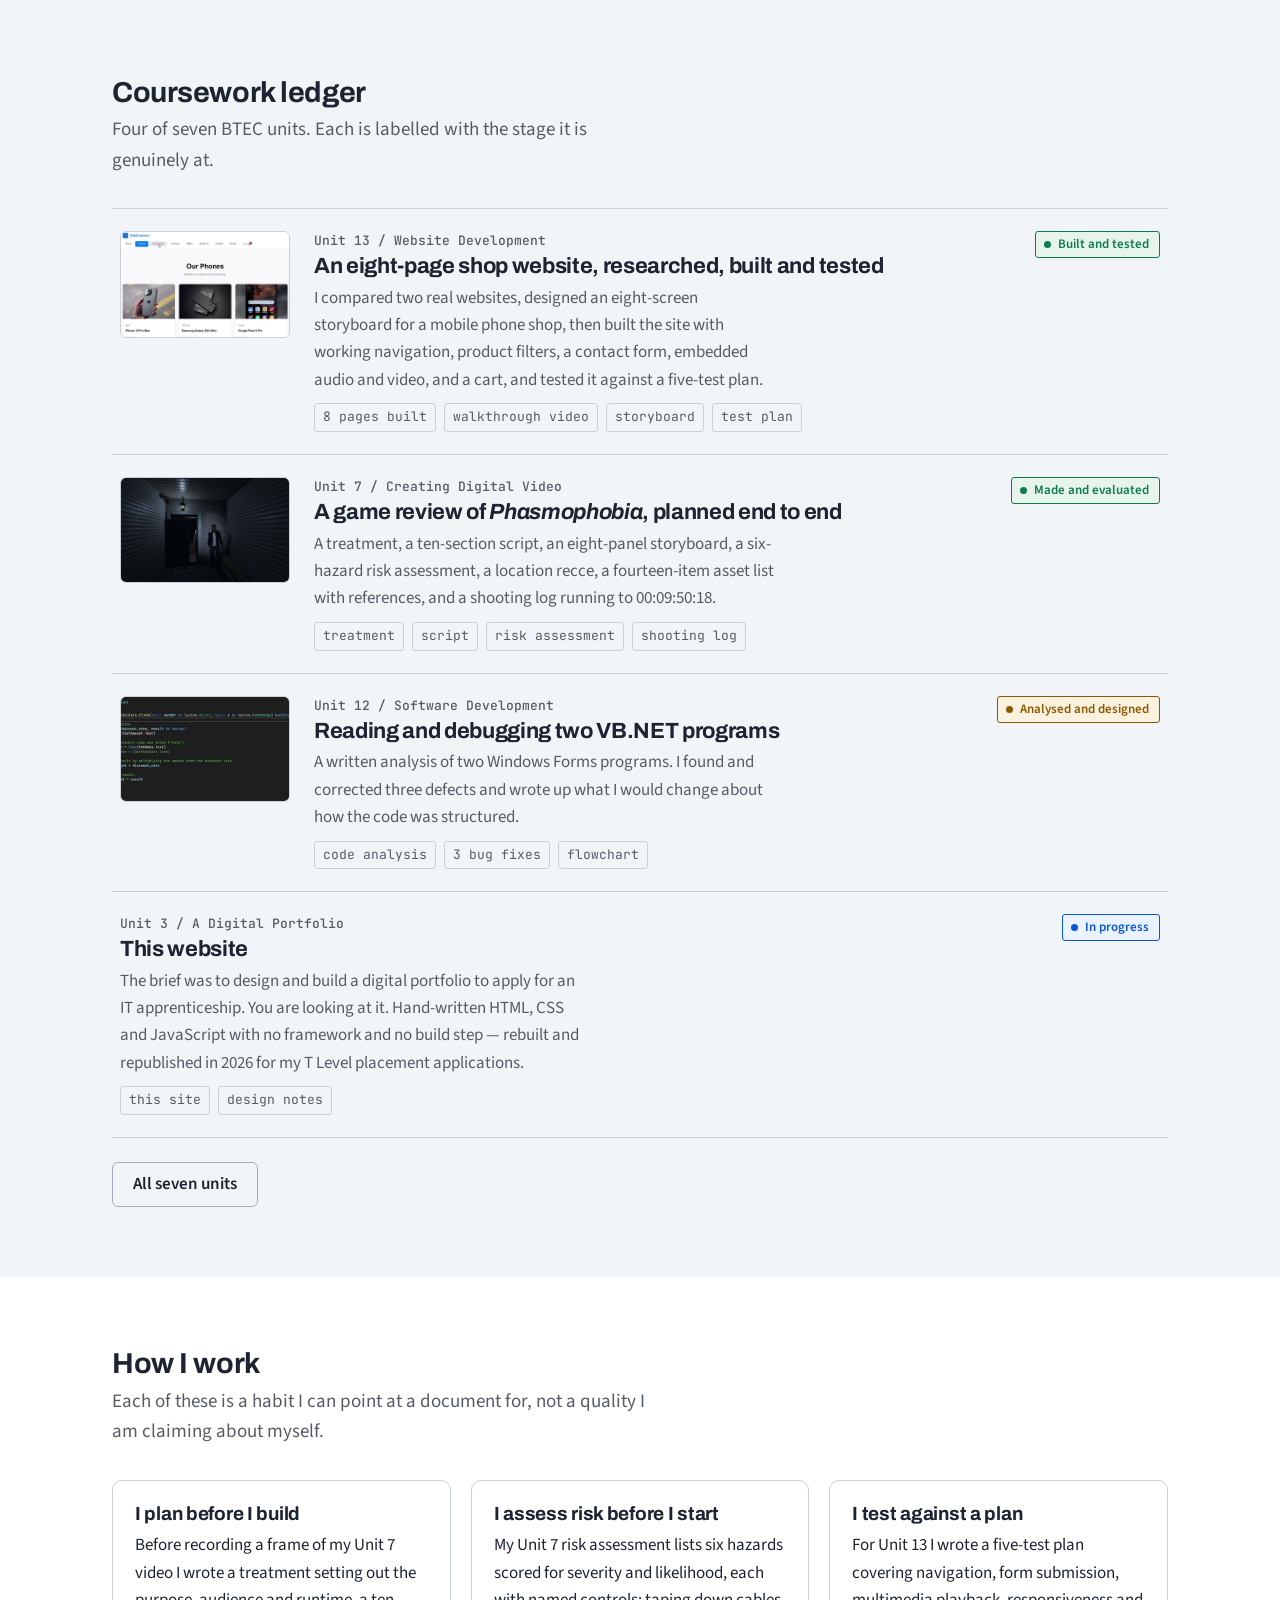
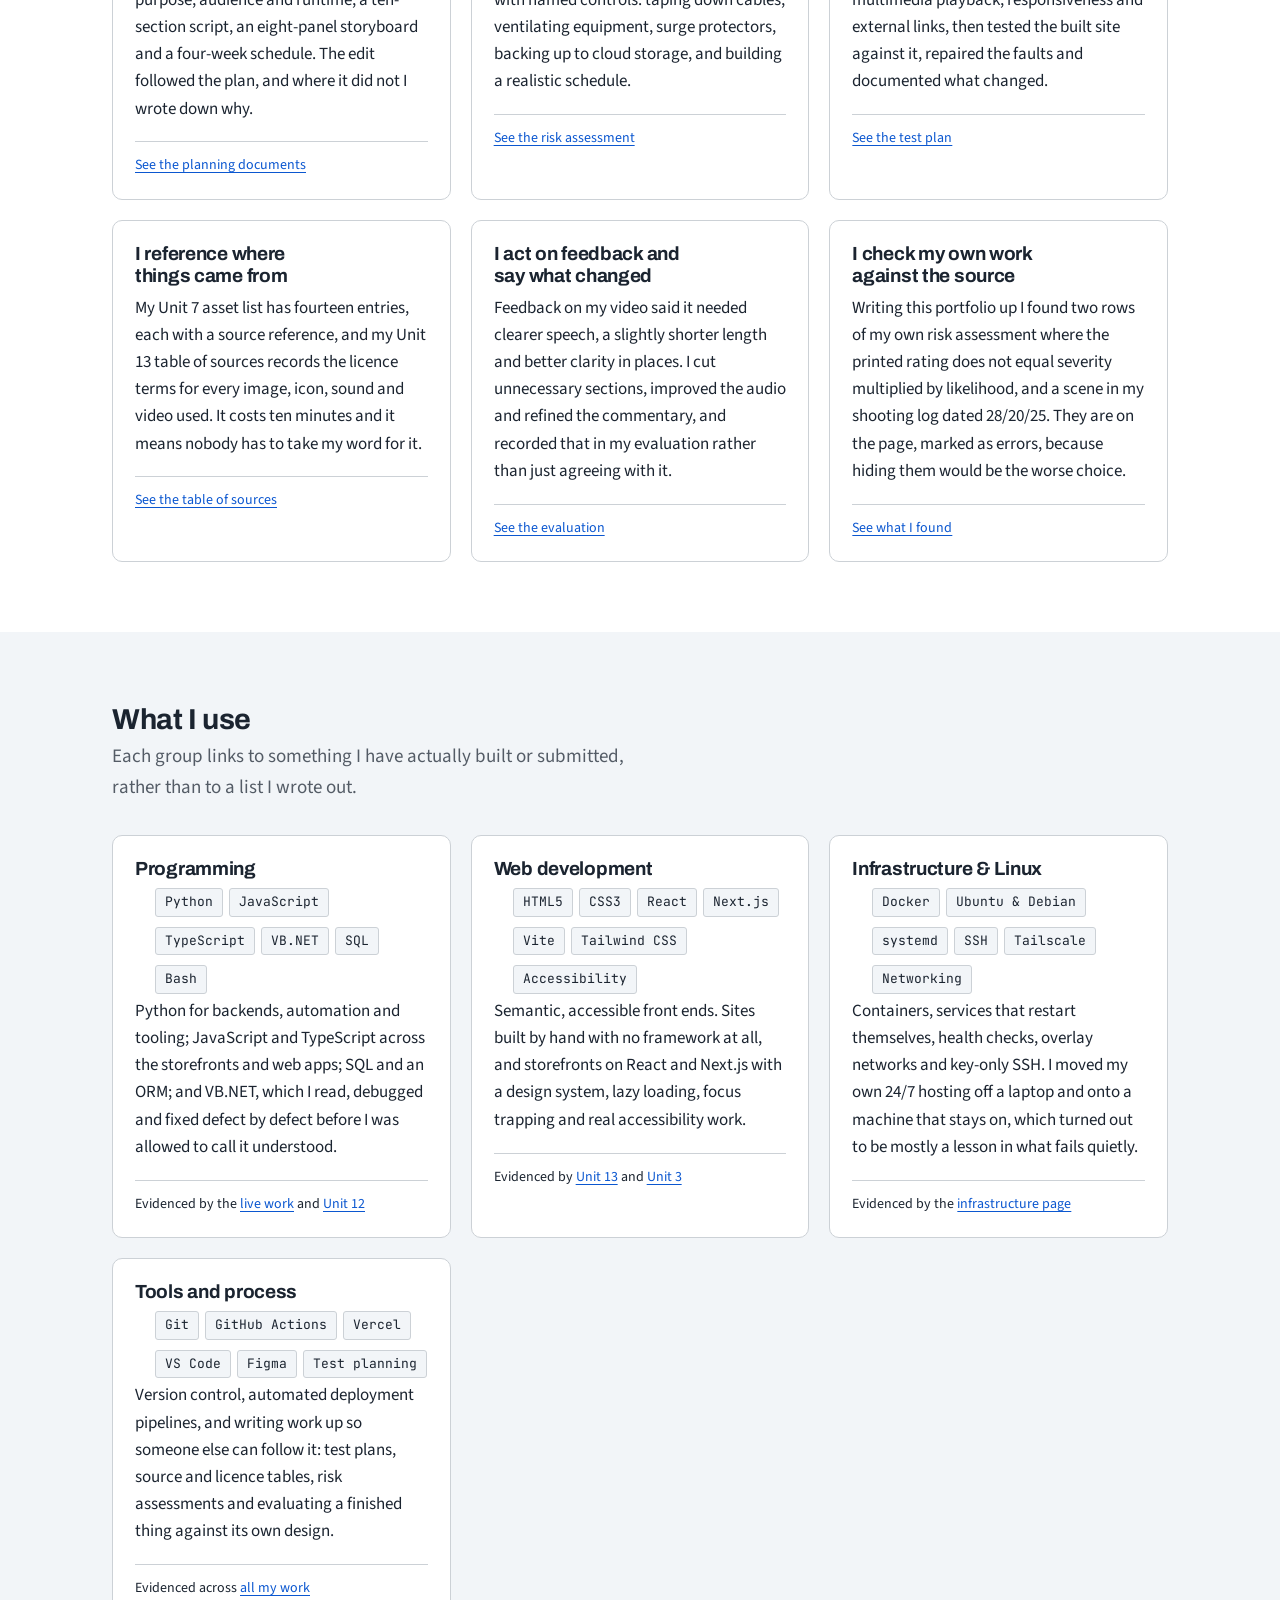
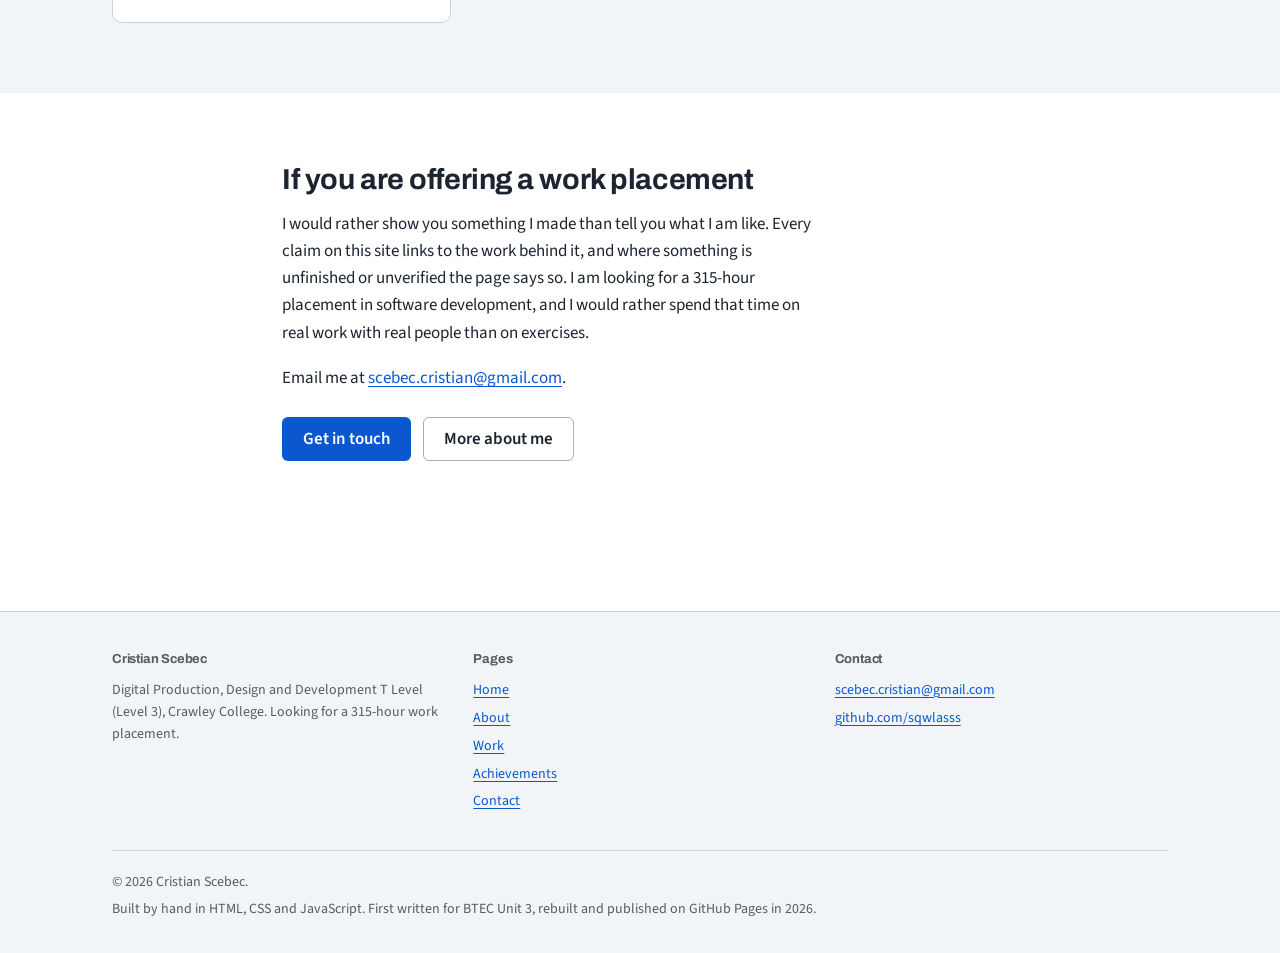
==== commit 3a55af3a: "Correct T Level course title, add BTEC grades and VAT project, fix timeline dates" ====
--- a/index.html
+++ b/index.html
@@ -4,12 +4,12 @@
 <meta charset="UTF-8">
 <meta name="viewport" content="width=device-width, initial-scale=1.0">
 <title>Cristian Scebec | Digital Portfolio</title>
-<meta name="description" content="Digital Software Development T Level (Foundation Year) student at Crawley College, looking for a 315-hour work placement. A live Shopify storefront, a self-hosted always-on stack, and a Linux GPU inference server.">
+<meta name="description" content="Digital Production, Design and Development T Level (Level 3) student at Crawley College, looking for a 315-hour work placement. A live Shopify storefront, a self-hosted always-on stack, and a Linux GPU inference server.">
 <meta name="author" content="Cristian Scebec">
 
 <meta property="og:type" content="website">
 <meta property="og:title" content="Cristian Scebec | Digital Portfolio">
-<meta property="og:description" content="Digital Software Development T Level (Foundation Year) student at Crawley College, looking for a 315-hour work placement. A live Shopify storefront, a self-hosted always-on stack, and a Linux GPU inference server.">
+<meta property="og:description" content="Digital Production, Design and Development T Level (Level 3) student at Crawley College, looking for a 315-hour work placement. A live Shopify storefront, a self-hosted always-on stack, and a Linux GPU inference server.">
 <meta property="og:url" content="https://sqwlasss.github.io/portfolio/">
 <meta property="og:image" content="https://sqwlasss.github.io/portfolio/assets/images/u13-site-home.jpg">
 <meta name="twitter:card" content="summary_large_image">
@@ -56,8 +56,8 @@
       <p class="hero__lede">I build small things properly, and I write down how.</p>
 
       <div class="prose">
-        <p class="hero__intro">I am a first-year Digital Software Development T Level
-        (Foundation Year) student at Crawley College, looking for a 315-hour work placement.
+        <p class="hero__intro">I am a first-year Digital Production, Design and Development T Level
+        (Level 3) student at Crawley College, looking for a 315-hour work placement.
         Before I started it I was already building things other people use: a live art-print
         storefront on React and Shopify, a second storefront built and waiting to go live, an
         always-on server stack I run on a Raspberry Pi at home, and a Linux GPU server running
@@ -70,8 +70,8 @@
       </div>
 
       <ul class="hero__meta">
-        <li>Digital Software Development T Level (Foundation Year)</li>
-        <li>Crawley College, 2026&ndash;27</li>
+        <li>Digital Production, Design and Development T Level (Level 3)</li>
+        <li>Crawley College, 2026&ndash;28</li>
         <li>Looking for a 315-hour work placement</li>
       </ul>
     </div>
@@ -233,7 +233,7 @@
       <li class="ledger__item">
         <div class="ledger__link ledger__link--plain">
           <div>
-            <span class="ledger__unit">Client project &mdash; accountancy practice</span>
+            <span class="ledger__unit">Built for my mother's accountancy practice</span>
             <h3 class="ledger__title">A VAT processing tool built for a real business</h3>
             <p class="ledger__desc">My mother runs an accountancy practice and was processing
             VAT returns by hand. I built her a web application that finds the client folders,
@@ -617,7 +617,7 @@
     <div class="site-footer__grid">
       <div>
         <h2>Cristian Scebec</h2>
-        <p>Digital Software Development T Level (Foundation Year), Crawley College. Looking for a 315-hour work placement.</p>
+        <p>Digital Production, Design and Development T Level (Level 3), Crawley College. Looking for a 315-hour work placement.</p>
       </div>
       <div>
         <h2>Pages</h2>
